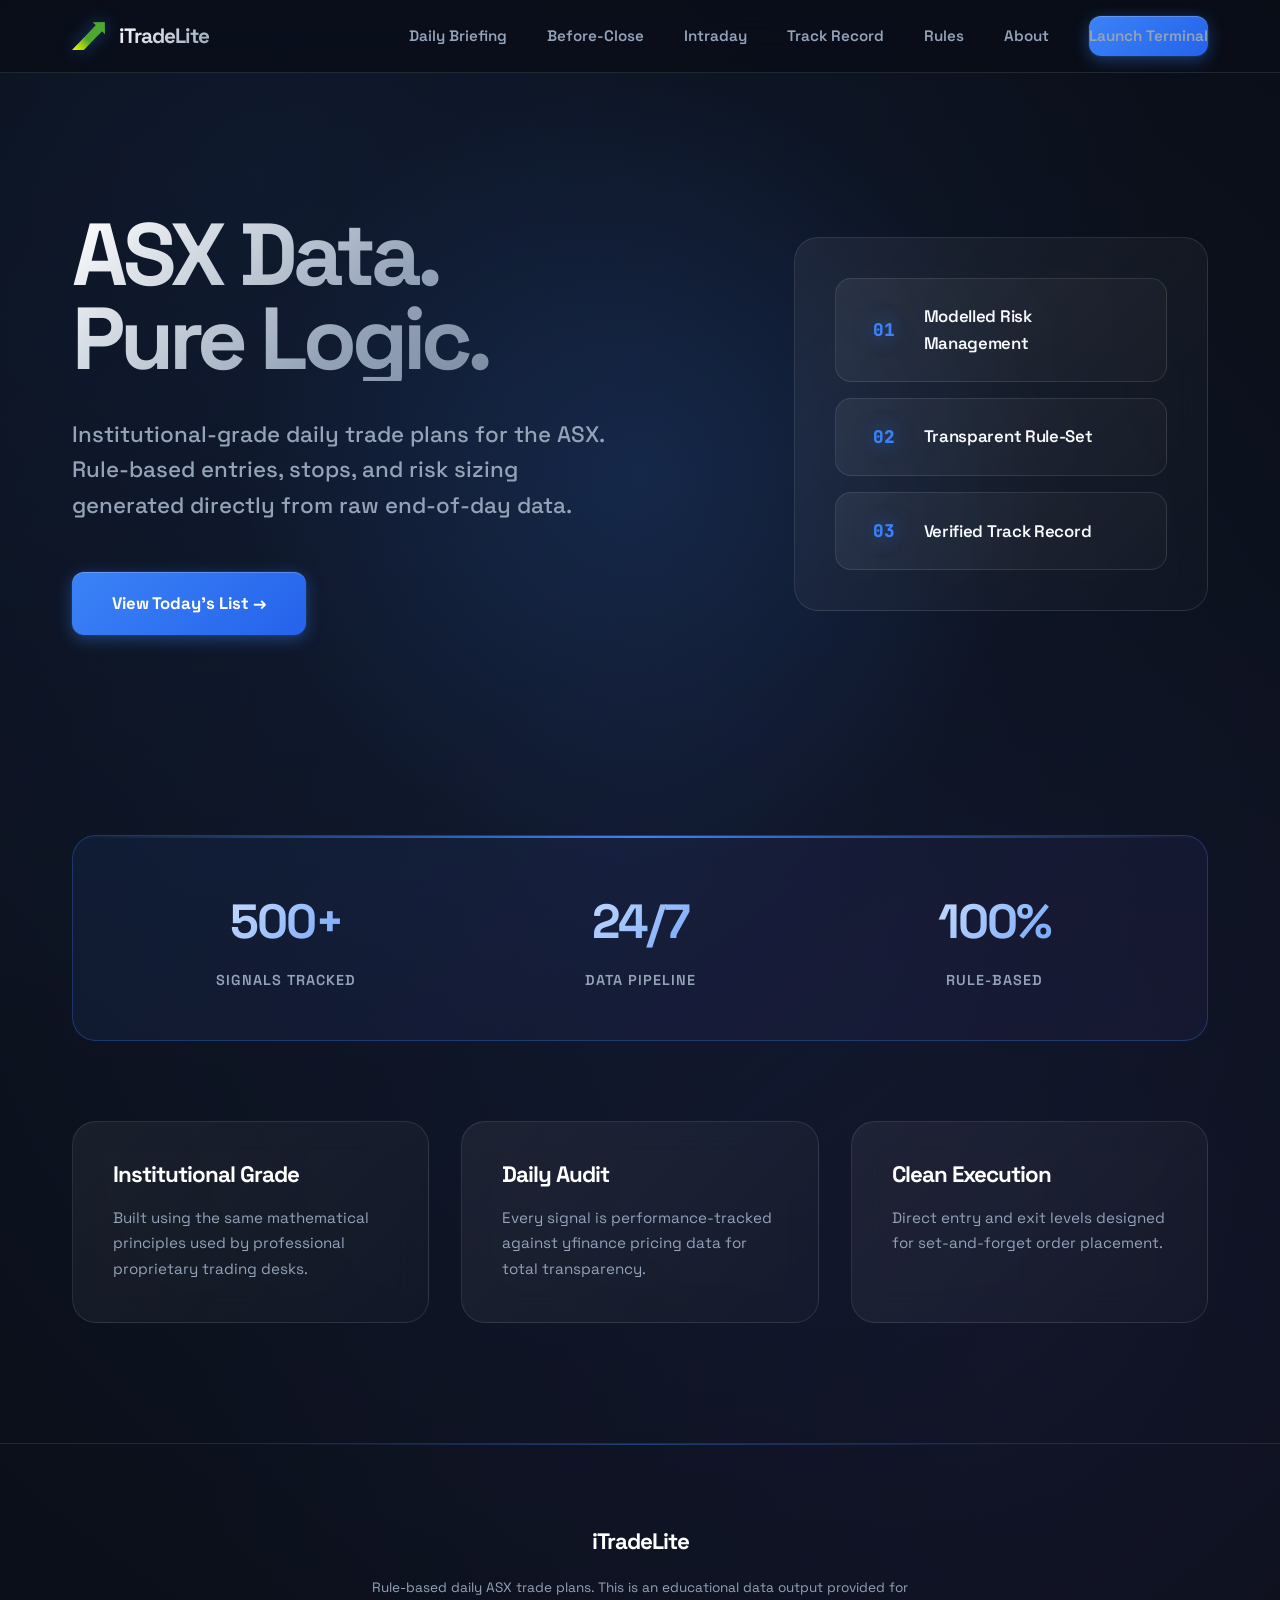
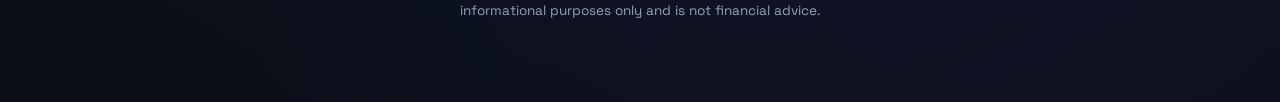
==== index.html @ caa1d0d5 "Unify nav bar across all 7 pages Before-Close and Intraday were unlinked from 4 pages (Home, Track R" ====
<!doctype html>
<html lang="en-AU">
<head>
  <meta charset="utf-8" />
  <meta name="viewport" content="width=device-width, initial-scale=1" />
  <title>iTradeLite — Institutional ASX Watchlist</title>
  <link rel="stylesheet" href="/assets/site.css" />

  <style>
    .hero { 
      padding: 140px 0 100px; 
      display: grid; 
      grid-template-columns: 1.2fr 0.8fr; 
      gap: 100px; 
      align-items: center;
      position: relative;
    }
    
    .hero::before {
      content: '';
      position: absolute;
      top: 0;
      left: 50%;
      transform: translateX(-50%);
      width: 800px;
      height: 800px;
      background: radial-gradient(circle, rgba(59, 130, 246, 0.15) 0%, transparent 70%);
      pointer-events: none;
      animation: pulse 8s ease-in-out infinite;
    }
    
    @keyframes pulse {
      0%, 100% { opacity: 0.3; transform: translateX(-50%) scale(1); }
      50% { opacity: 0.6; transform: translateX(-50%) scale(1.1); }
    }
    
    .hero h1 { 
      font-size: 5.5rem; 
      line-height: 0.95; 
      letter-spacing: -5px; 
      margin: 0;
      font-weight: 900;
      background: linear-gradient(135deg, #ffffff 0%, #94a3b8 50%, #64748b 100%);
      -webkit-background-clip: text;
      -webkit-text-fill-color: transparent;
      background-clip: text;
      position: relative;
      animation: fadeInUp 1s cubic-bezier(0.4, 0, 0.2, 1);
    }
    
    .hero-content {
      position: relative;
      z-index: 1;
    }
    
    .hero-subtitle {
      font-size: 1.4rem;
      color: var(--text-muted);
      margin: 36px 0 48px;
      line-height: 1.6;
      max-width: 560px;
      font-weight: 500;
      animation: fadeInUp 1s cubic-bezier(0.4, 0, 0.2, 1) 0.2s backwards;
    }
    
    .hero-cta {
      animation: fadeInUp 1s cubic-bezier(0.4, 0, 0.2, 1) 0.4s backwards;
    }

    .feature-list { 
      display: flex; 
      flex-direction: column; 
      gap: 16px;
      position: relative;
      z-index: 1;
    }
    
    .feature-item {
      display: flex; 
      align-items: center; 
      gap: 20px; 
      padding: 24px 28px;
      background: linear-gradient(135deg, rgba(255,255,255,0.06) 0%, rgba(255,255,255,0.02) 100%);
      border: 1px solid var(--border); 
      border-radius: 16px;
      transition: all 0.4s cubic-bezier(0.4, 0, 0.2, 1);
      position: relative;
      overflow: hidden;
    }
    
    .feature-item::before {
      content: '';
      position: absolute;
      left: 0;
      top: 0;
      bottom: 0;
      width: 3px;
      background: linear-gradient(180deg, var(--accent), #8b5cf6);
      transform: scaleY(0);
      transition: transform 0.4s cubic-bezier(0.4, 0, 0.2, 1);
    }
    
    .feature-item:hover::before {
      transform: scaleY(1);
    }
    
    .feature-item:hover {
      transform: translateX(8px);
      background: linear-gradient(135deg, rgba(59, 130, 246, 0.1) 0%, rgba(139, 92, 246, 0.05) 100%);
      border-color: var(--border-hover);
      box-shadow: 0 8px 24px rgba(0,0,0,0.3);
    }
    
    .num { 
      color: var(--accent); 
      font-family: 'JetBrains Mono', monospace; 
      font-weight: 800;
      font-size: 1.1rem;
      min-width: 40px;
      text-align: center;
      text-shadow: 0 0 20px rgba(59, 130, 246, 0.5);
    }
    
    .feature-text {
      font-weight: 600;
      font-size: 1.05rem;
      letter-spacing: -0.3px;
    }
    
    .stats-bar {
      display: grid;
      grid-template-columns: repeat(3, 1fr);
      gap: 24px;
      margin: 100px 0 80px;
      padding: 48px;
      background: linear-gradient(135deg, rgba(59, 130, 246, 0.08) 0%, rgba(139, 92, 246, 0.05) 100%);
      border: 1px solid var(--border-hover);
      border-radius: 24px;
      position: relative;
      overflow: hidden;
    }
    
    .stats-bar::before {
      content: '';
      position: absolute;
      top: 0;
      left: 0;
      right: 0;
      height: 2px;
      background: linear-gradient(90deg, transparent, var(--accent), transparent);
      animation: shimmer 3s infinite;
    }
    
    @keyframes shimmer {
      0% { transform: translateX(-100%); }
      100% { transform: translateX(100%); }
    }
    
    .stat-item {
      text-align: center;
    }
    
    .stat-value {
      font-size: 3rem;
      font-weight: 900;
      background: linear-gradient(135deg, #fff 0%, var(--accent) 100%);
      -webkit-background-clip: text;
      -webkit-text-fill-color: transparent;
      margin-bottom: 8px;
      letter-spacing: -2px;
    }
    
    .stat-label {
      color: var(--text-muted);
      font-size: 0.9rem;
      font-weight: 600;
      text-transform: uppercase;
      letter-spacing: 1px;
    }

    @media (max-width: 900px) {
      .hero { 
        grid-template-columns: 1fr; 
        text-align: center; 
        padding: 80px 0 60px; 
        gap: 60px;
      }
      .hero h1 { font-size: 3.5rem; letter-spacing: -3px; }
      .hero-subtitle { margin-left: auto; margin-right: auto; }
      .stats-bar { grid-template-columns: 1fr; }
    }
  </style>
</head>

<body>
  <header class="topbar">
    <div class="container topbar__inner">
      <a class="brand" href="/">
        <img src="/assets/logo.png" alt="iTradeLite" style="height: 28px;">
        <span>iTradeLite</span>
      </a>
      <nav class="nav" id="mainNav">
        <a href="/today/">Daily Briefing</a>
        <a href="/before-close/">Before-Close</a>
        <a href="/intraday/">Intraday</a>
        <a href="/track-record/">Track Record</a>
        <a href="/how-it-works.html">Rules</a>
        <a href="/about.html">About</a>
        <a class="btn btn--primary btn--small" href="/today/">Launch Terminal</a>
      </nav>
      <button class="hamburger" id="hamburgerBtn" aria-label="Toggle menu">☰</button>
    </div>
  </header>

  <script>
    // Hamburger menu toggle
    const hamburger = document.getElementById('hamburgerBtn');
    const nav = document.getElementById('mainNav');
    
    hamburger.addEventListener('click', () => {
      nav.classList.toggle('active');
      hamburger.textContent = nav.classList.contains('active') ? '✕' : '☰';
    });
    
    // Close menu when clicking outside
    document.addEventListener('click', (e) => {
      if (!e.target.closest('.topbar')) {
        nav.classList.remove('active');
        hamburger.textContent = '☰';
      }
    });
    
    // Close menu when link clicked
    nav.querySelectorAll('a').forEach(link => {
      link.addEventListener('click', () => {
        nav.classList.remove('active');
        hamburger.textContent = '☰';
      });
    });
  </script>

  <main class="container">
    <section class="hero">
      <div class="hero-content">
        <h1>ASX Data.<br>Pure Logic.</h1>
        <p class="hero-subtitle">
          Institutional-grade daily trade plans for the ASX. Rule-based entries, stops, and risk sizing generated directly from raw end-of-day data.
        </p>
        <div class="hero-cta">
          <a class="btn btn--primary" style="padding: 18px 40px; font-size: 1.05rem;" href="/today/">View Today's List →</a>
        </div>
      </div>

      <div class="card feature-list">
        <div class="feature-item">
          <span class="num">01</span>
          <span class="feature-text">Modelled Risk Management</span>
        </div>
        <div class="feature-item">
          <span class="num">02</span>
          <span class="feature-text">Transparent Rule-Set</span>
        </div>
        <div class="feature-item">
          <span class="num">03</span>
          <span class="feature-text">Verified Track Record</span>
        </div>
      </div>
    </section>

    <div class="stats-bar">
      <div class="stat-item">
        <div class="stat-value">500+</div>
        <div class="stat-label">Signals Tracked</div>
      </div>
      <div class="stat-item">
        <div class="stat-value">24/7</div>
        <div class="stat-label">Data Pipeline</div>
      </div>
      <div class="stat-item">
        <div class="stat-value">100%</div>
        <div class="stat-label">Rule-Based</div>
      </div>
    </div>

    <div class="grid3">
      <div class="card">
        <h3 style="color: #fff; margin-top: 0; font-size: 1.4rem; margin-bottom: 16px;">Institutional Grade</h3>
        <p style="color: var(--text-muted); font-size: 0.95rem; line-height: 1.7;">Built using the same mathematical principles used by professional proprietary trading desks.</p>
      </div>
      <div class="card">
        <h3 style="color: #fff; margin-top: 0; font-size: 1.4rem; margin-bottom: 16px;">Daily Audit</h3>
        <p style="color: var(--text-muted); font-size: 0.95rem; line-height: 1.7;">Every signal is performance-tracked against yfinance pricing data for total transparency.</p>
      </div>
      <div class="card">
        <h3 style="color: #fff; margin-top: 0; font-size: 1.4rem; margin-bottom: 16px;">Clean Execution</h3>
        <p style="color: var(--text-muted); font-size: 0.95rem; line-height: 1.7;">Direct entry and exit levels designed for set-and-forget order placement.</p>
      </div>
    </div>
  </main>

  <footer>
    <div class="container">
      <div style="font-weight: 900; color: #fff; font-size: 1.4rem; margin-bottom: 16px; letter-spacing: -1px;">iTradeLite</div>
      <p style="color: var(--text-muted); font-size: 0.85rem; max-width: 600px; margin: 0 auto; line-height: 1.7;">
        Rule-based daily ASX trade plans. This is an educational data output provided for informational purposes only and is not financial advice.
      </p>
    </div>
  </footer>
</body>
</html>
---- assets/site.css ----
@import url('https://fonts.googleapis.com/css2?family=Space+Grotesk:wght@400;500;600;700;800&family=JetBrains+Mono:wght@400;500;600;700&display=swap');

:root {
  --bg-deep: #0a0e17;
  --bg-card: rgba(255, 255, 255, 0.04);
  --accent: #3b82f6;
  --accent-hover: #2563eb;
  --accent-glow: rgba(59, 130, 246, 0.25);
  --border: rgba(255, 255, 255, 0.1);
  --border-hover: rgba(59, 130, 246, 0.3);
  --text-main: #f8fafc;
  --text-muted: #94a3b8;
  --text-dimmed: #64748b;
  --success: #10b981;
  --danger: #ef4444;
  --warning: #f59e0b;
}

* {
  margin: 0;
  padding: 0;
  box-sizing: border-box;
}

body {
  background-color: var(--bg-deep);
  background-image: 
    radial-gradient(circle at 20% 10%, rgba(59, 130, 246, 0.08) 0%, transparent 50%),
    radial-gradient(circle at 80% 80%, rgba(139, 92, 246, 0.05) 0%, transparent 50%),
    radial-gradient(circle at 50% 50%, #0f172a 0%, #0a0e17 100%);
  color: var(--text-main);
  font-family: 'Space Grotesk', -apple-system, system-ui, sans-serif;
  margin: 0;
  line-height: 1.6;
  -webkit-font-smoothing: antialiased;
  -moz-osx-font-smoothing: grayscale;
  overflow-x: hidden;
}

.container { 
  max-width: 1200px; 
  margin: 0 auto; 
  padding: 0 32px; 
}

/* Enhanced Navigation */
.topbar { 
  background: rgba(10, 14, 23, 0.85); 
  backdrop-filter: blur(24px) saturate(180%); 
  border-bottom: 1px solid var(--border); 
  padding: 16px 0; 
  position: sticky; 
  top: 0; 
  z-index: 1000;
  transition: all 0.3s cubic-bezier(0.4, 0, 0.2, 1);
}

.topbar::after {
  content: '';
  position: absolute;
  bottom: 0;
  left: 0;
  right: 0;
  height: 1px;
  background: linear-gradient(90deg, 
    transparent 0%, 
    rgba(59, 130, 246, 0.3) 20%, 
    rgba(59, 130, 246, 0.6) 50%, 
    rgba(59, 130, 246, 0.3) 80%, 
    transparent 100%
  );
  opacity: 0;
  transition: opacity 0.3s;
}

.topbar:hover::after {
  opacity: 1;
}

.topbar__inner { 
  display: flex; 
  justify-content: space-between; 
  align-items: center; 
}

.brand { 
  display: flex; 
  align-items: center; 
  gap: 14px; 
  text-decoration: none; 
  transition: transform 0.3s cubic-bezier(0.4, 0, 0.2, 1);
}

.brand:hover {
  transform: translateX(4px);
}

.brand img { 
  height: 32px; 
  width: auto; 
  object-fit: contain;
  filter: drop-shadow(0 0 8px rgba(59, 130, 246, 0.4));
}

.brand span { 
  font-weight: 800; 
  font-size: 1.3rem; 
  color: #fff; 
  letter-spacing: -1px;
  background: linear-gradient(135deg, #fff 0%, #94a3b8 100%);
  -webkit-background-clip: text;
  -webkit-text-fill-color: transparent;
  background-clip: text;
}

.nav { 
  display: flex; 
  gap: 40px; 
  align-items: center; 
}

.nav a { 
  color: var(--text-muted); 
  text-decoration: none; 
  font-size: 0.95rem; 
  font-weight: 600; 
  transition: all 0.3s cubic-bezier(0.4, 0, 0.2, 1);
  position: relative;
  padding: 8px 0;
}

.nav a::after {
  content: '';
  position: absolute;
  bottom: 0;
  left: 0;
  width: 0;
  height: 2px;
  background: linear-gradient(90deg, var(--accent), #8b5cf6);
  transition: width 0.3s cubic-bezier(0.4, 0, 0.2, 1);
}

.nav a:hover {
  color: #fff;
}

.nav a:hover::after,
.nav a[aria-current="page"]::after { 
  width: 100%;
}

.nav a[aria-current="page"] { 
  color: #fff; 
}

/* Hamburger Menu */
.hamburger {
  display: none;
  background: none;
  border: none;
  color: var(--text-muted);
  font-size: 1.5rem;
  cursor: pointer;
  padding: 8px;
  transition: all 0.3s cubic-bezier(0.4, 0, 0.2, 1);
  z-index: 1001;
}

.hamburger:hover {
  color: var(--accent);
}

/* Mobile Navigation */
@media (max-width: 900px) {
  .hamburger {
    display: block;
  }
  
  .nav {
    position: fixed;
    top: 60px;
    left: 0;
    right: 0;
    background: rgba(10, 14, 23, 0.98);
    backdrop-filter: blur(24px);
    border-top: 1px solid var(--border);
    flex-direction: column;
    align-items: stretch;
    gap: 0;
    padding: 20px;
    max-height: 0;
    overflow: hidden;
    opacity: 0;
    transition: all 0.4s cubic-bezier(0.4, 0, 0.2, 1);
    box-shadow: 0 8px 32px rgba(0, 0, 0, 0.4);
  }
  
  .nav.active {
    max-height: 500px;
    opacity: 1;
  }
  
  .nav a {
    padding: 16px 20px;
    border-bottom: 1px solid rgba(255, 255, 255, 0.05);
    font-size: 1.05rem;
  }
  
  .nav a:last-child {
    border-bottom: none;
  }
  
  .nav a::after {
    display: none;
  }
  
  .nav .btn {
    margin-top: 12px;
    text-align: center;
    justify-content: center;
  }
}

@media (max-width: 768px) {
  .topbar {
    padding: 12px 0;
  }
  
  .brand span {
    font-size: 1.1rem;
  }
}

/* Premium Glass Cards with Depth */
.card {
  background: linear-gradient(135deg, rgba(255, 255, 255, 0.06) 0%, rgba(255, 255, 255, 0.02) 100%);
  border: 1px solid var(--border);
  backdrop-filter: blur(16px);
  padding: 40px;
  border-radius: 24px;
  transition: all 0.5s cubic-bezier(0.4, 0, 0.2, 1);
  position: relative;
  overflow: hidden;
}

.card::before {
  content: '';
  position: absolute;
  top: 0;
  left: 0;
  right: 0;
  height: 1px;
  background: linear-gradient(90deg, 
    transparent 0%, 
    rgba(255, 255, 255, 0.2) 50%, 
    transparent 100%
  );
  opacity: 0;
  transition: opacity 0.5s;
}

.card:hover::before {
  opacity: 1;
}

.card:hover {
  transform: translateY(-8px) scale(1.01);
  background: linear-gradient(135deg, rgba(255, 255, 255, 0.08) 0%, rgba(255, 255, 255, 0.03) 100%);
  border-color: var(--border-hover);
  box-shadow: 
    0 24px 48px rgba(0, 0, 0, 0.4),
    0 0 0 1px rgba(59, 130, 246, 0.1),
    0 0 32px var(--accent-glow),
    inset 0 1px 0 rgba(255, 255, 255, 0.1);
}

/* Enhanced Buttons */
.btn {
  display: inline-flex;
  align-items: center;
  gap: 8px;
  padding: 14px 28px;
  border-radius: 12px;
  font-weight: 700;
  text-decoration: none;
  transition: all 0.3s cubic-bezier(0.4, 0, 0.2, 1);
  font-size: 0.95rem;
  position: relative;
  overflow: hidden;
  border: none;
  cursor: pointer;
}

.btn::before {
  content: '';
  position: absolute;
  top: 0;
  left: -100%;
  width: 100%;
  height: 100%;
  background: linear-gradient(90deg, transparent, rgba(255, 255, 255, 0.2), transparent);
  transition: left 0.5s;
}

.btn:hover::before {
  left: 100%;
}

.btn--primary { 
  background: linear-gradient(135deg, var(--accent) 0%, #2563eb 100%);
  color: #fff; 
  box-shadow: 
    0 4px 16px rgba(59, 130, 246, 0.4),
    0 0 0 1px rgba(59, 130, 246, 0.1),
    inset 0 1px 0 rgba(255, 255, 255, 0.2);
}

.btn--primary:hover { 
  transform: translateY(-2px) scale(1.02);
  box-shadow: 
    0 8px 24px rgba(59, 130, 246, 0.5),
    0 0 0 1px rgba(59, 130, 246, 0.2),
    inset 0 1px 0 rgba(255, 255, 255, 0.3);
}

.btn--primary:active {
  transform: translateY(0) scale(0.98);
}

.btn--small {
  padding: 10px 20px;
  font-size: 0.85rem;
}

/* Grid Systems */
.grid3 { 
  display: grid; 
  grid-template-columns: repeat(3, 1fr); 
  gap: 32px; 
  margin: 80px 0; 
}

.grid2 {
  display: grid;
  grid-template-columns: repeat(2, 1fr);
  gap: 32px;
  margin: 80px 0;
}

@media (max-width: 900px) { 
  .grid3, .grid2 { 
    grid-template-columns: 1fr; 
  }
}

/* Typography Enhancements */
h1, h2, h3, h4, h5, h6 {
  font-weight: 800;
  letter-spacing: -1px;
  line-height: 1.2;
}

.lead {
  font-size: 1.2rem;
  color: var(--text-muted);
  line-height: 1.7;
}

.small {
  font-size: 0.9rem;
}

.muted {
  color: var(--text-muted);
}

.mono {
  font-family: 'JetBrains Mono', ui-monospace, monospace;
}

/* Table Styling */
table {
  width: 100%;
  border-collapse: separate;
  border-spacing: 0;
  font-size: 0.9rem;
}

thead {
  background: linear-gradient(135deg, rgba(59, 130, 246, 0.1) 0%, rgba(139, 92, 246, 0.05) 100%);
}

thead th {
  padding: 16px 20px;
  text-align: left;
  font-weight: 700;
  text-transform: uppercase;
  letter-spacing: 1px;
  font-size: 0.75rem;
  color: var(--accent);
  border-bottom: 2px solid var(--border-hover);
}

thead th:first-child {
  border-top-left-radius: 12px;
}

thead th:last-child {
  border-top-right-radius: 12px;
}

tbody tr {
  transition: all 0.3s cubic-bezier(0.4, 0, 0.2, 1);
  border-bottom: 1px solid rgba(255, 255, 255, 0.05);
}

tbody tr:hover {
  background: rgba(59, 130, 246, 0.05);
  transform: scale(1.01);
}

tbody td {
  padding: 16px 20px;
  color: var(--text-main);
}

.right {
  text-align: right;
}

/* Utility Classes */
.pagePad {
  padding: 60px 0;
}

.tag-up {
  color: #10b981;
  font-weight: 700;
}

.tag-down {
  color: #ef4444;
  font-weight: 700;
}

/* Footer */
footer { 
  border-top: 1px solid var(--border); 
  padding: 80px 0; 
  margin-top: 120px; 
  text-align: center;
  position: relative;
}

footer::before {
  content: '';
  position: absolute;
  top: 0;
  left: 50%;
  transform: translateX(-50%);
  width: 60%;
  height: 1px;
  background: linear-gradient(90deg, 
    transparent 0%, 
    rgba(59, 130, 246, 0.4) 50%, 
    transparent 100%
  );
}

/* Animations */
@keyframes fadeInUp {
  from {
    opacity: 0;
    transform: translateY(30px);
  }
  to {
    opacity: 1;
    transform: translateY(0);
  }
}

@keyframes glow {
  0%, 100% {
    opacity: 1;
  }
  50% {
    opacity: 0.5;
  }
}

.animate-in {
  animation: fadeInUp 0.8s cubic-bezier(0.4, 0, 0.2, 1) forwards;
}

/* Scrollbar Styling */
::-webkit-scrollbar {
  width: 10px;
  height: 10px;
}

::-webkit-scrollbar-track {
  background: var(--bg-deep);
}

::-webkit-scrollbar-thumb {
  background: linear-gradient(180deg, var(--accent) 0%, #8b5cf6 100%);
  border-radius: 5px;
}

::-webkit-scrollbar-thumb:hover {
  background: linear-gradient(180deg, var(--accent-hover) 0%, #7c3aed 100%);
}

/* Selection */
::selection {
  background: rgba(59, 130, 246, 0.3);
  color: var(--text-main);
}

/* Responsive Adjustments */
@media (max-width: 768px) {
  .container {
    padding: 0 20px;
  }
  
  .nav {
    gap: 20px;
  }
  
  .card {
    padding: 28px;
  }
}
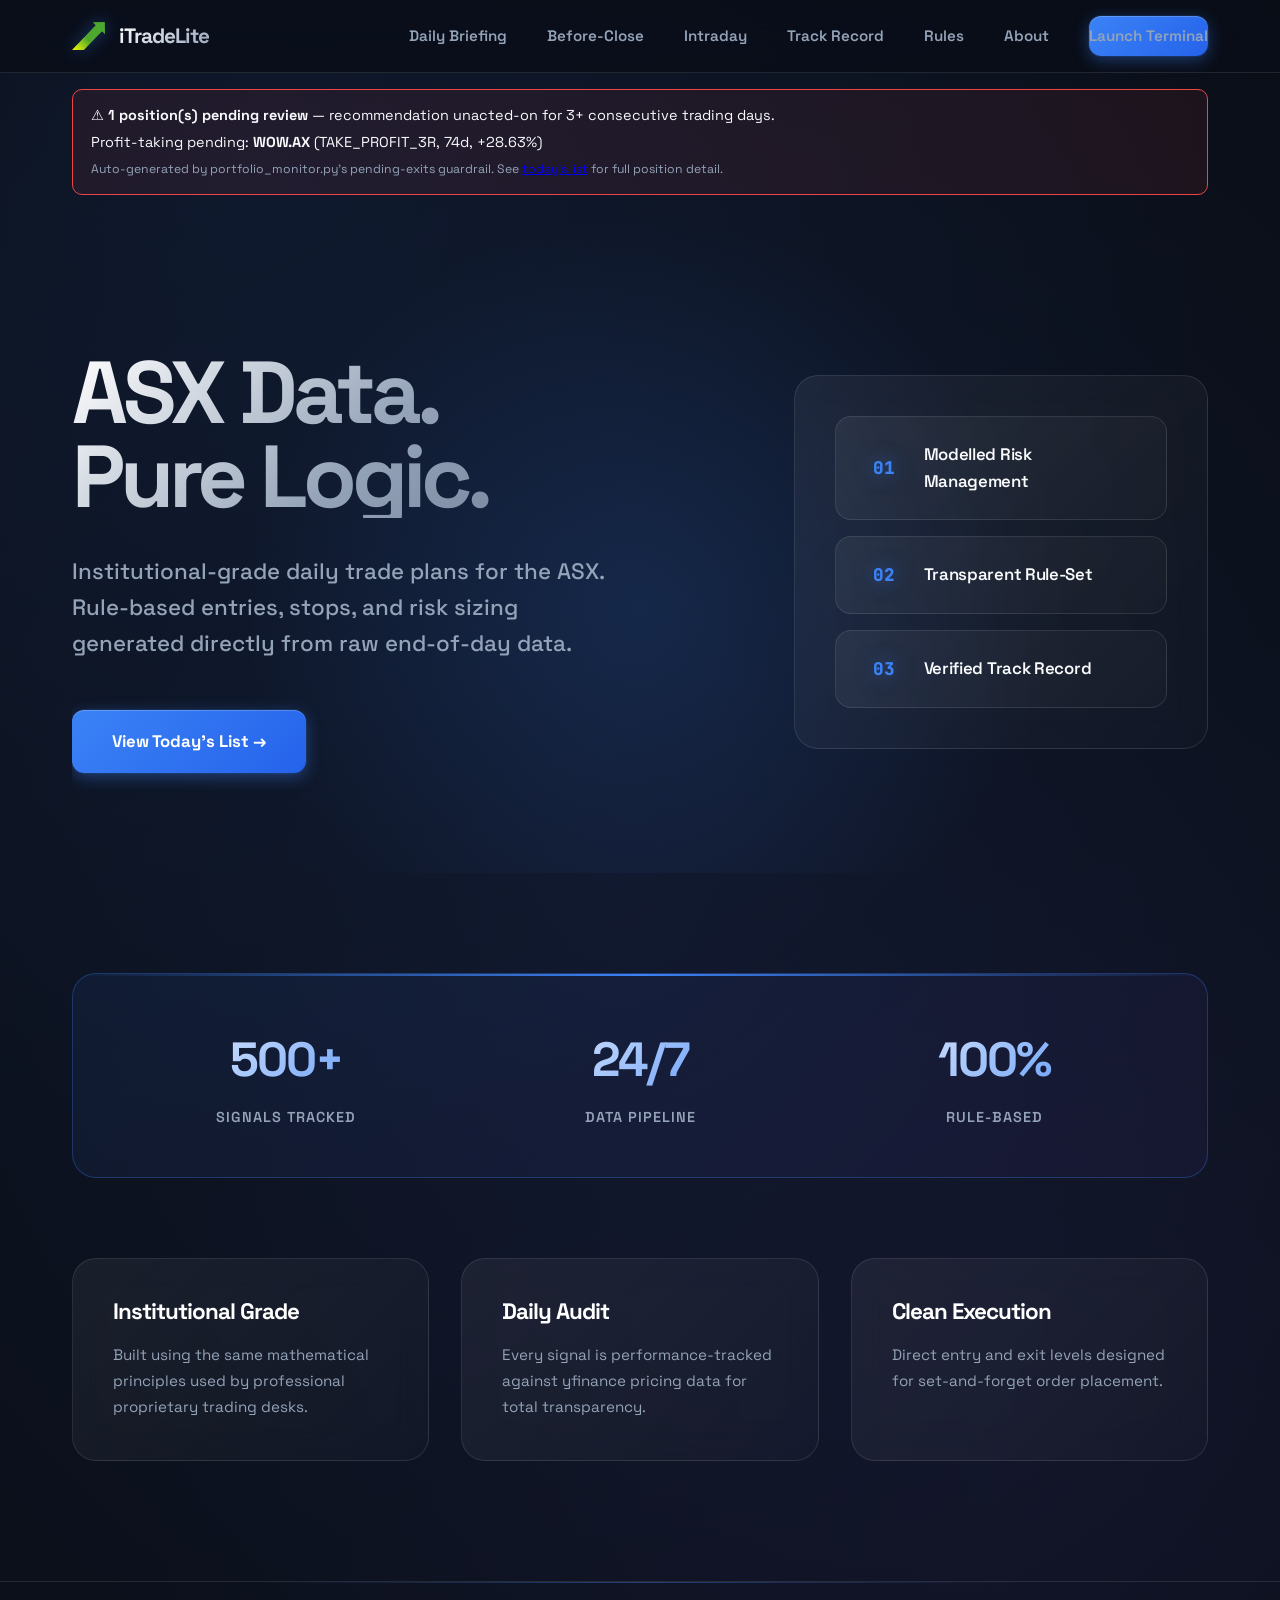
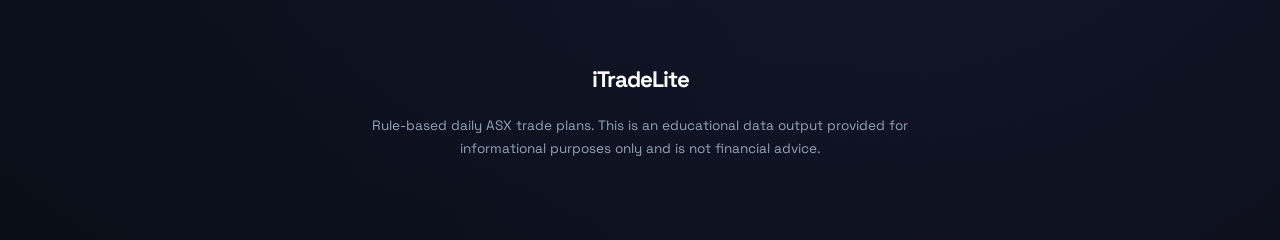
==== commit b2d9bc56: "Fix: homepage horizontal overflow from unclipped hero glow (QA mobile pass) .hero::before is an 800p" ====
--- a/index.html
+++ b/index.html
@@ -7,13 +7,16 @@
   <link rel="stylesheet" href="/assets/site.css" />
 
   <style>
-    .hero { 
-      padding: 140px 0 100px; 
-      display: grid; 
-      grid-template-columns: 1.2fr 0.8fr; 
-      gap: 100px; 
+    .hero {
+      padding: 140px 0 100px;
+      display: grid;
+      grid-template-columns: 1.2fr 0.8fr;
+      gap: 100px;
       align-items: center;
       position: relative;
+      overflow: hidden; /* .hero::before is an 800px decorative glow that
+        otherwise bleeds past the viewport at narrow widths and causes
+        page-level horizontal scroll (QA follow-up, mobile pass) */
     }
     
     .hero::before {
@@ -240,6 +243,53 @@
   </script>
 
   <main class="container">
+    <div id="pendingExitsBanner" style="display:none; margin: 16px 0; padding: 14px 18px; border-radius: 10px; border: 1px solid #ef4444; background: rgba(239,68,68,0.08); color: inherit;" role="alert">
+      <div id="pendingExitsBannerBody" class="small"></div>
+    </div>
+    <script>
+      (async function () {
+        try {
+          const r = await fetch("/public/pending_exits.json?v=" + Date.now(), { cache: "no-store" });
+          if (!r.ok) return;
+          const data = await r.json();
+          const pending = data.pending_exits || [];
+          const autoClosed = (data.recent_auto_closes || []);
+          if (!pending.length && !autoClosed.length) return;
+
+          const banner = document.getElementById("pendingExitsBanner");
+          const body = document.getElementById("pendingExitsBannerBody");
+          let html = "";
+
+          if (pending.length) {
+            const exitFlagged = pending.filter(p => p.category === "exit");
+            const profitTake = pending.filter(p => p.category === "profit_take");
+            html += `<b>⚠ ${pending.length} position(s) pending review</b> — recommendation unacted-on for 3+ consecutive trading days.`;
+            if (exitFlagged.length) {
+              html += `<div style="margin-top:6px;">Exit flagged: ` + exitFlagged.map(p =>
+                `<b>${p.symbol}</b> (${p.action}, ${p.streak_days}d${p.status === "AUTO_CLOSE_IMMINENT" ? " — auto-close imminent" : ""})`
+              ).join(", ") + `</div>`;
+            }
+            if (profitTake.length) {
+              html += `<div style="margin-top:4px;">Profit-taking pending: ` + profitTake.map(p =>
+                `<b>${p.symbol}</b> (${p.action}, ${p.streak_days}d, +${p["pnl_%"]}%)`
+              ).join(", ") + `</div>`;
+            }
+          }
+          if (autoClosed.length) {
+            html += `<div style="margin-top:8px;"><b>Recently auto-closed by the pending-exits guardrail:</b> ` + autoClosed.map(a =>
+              `<b>${a.symbol}</b> on ${a.closed_date} (${a.pnl_pct > 0 ? "+" : ""}${a.pnl_pct}%)`
+            ).join(", ") + `</div>`;
+          }
+          html += `<div class="muted" style="margin-top:6px; font-size:0.85em;">Auto-generated by portfolio_monitor.py's pending-exits guardrail. See <a href="/today/">today's list</a> for full position detail.</div>`;
+
+          body.innerHTML = html;
+          banner.style.display = "block";
+        } catch (e) {
+          // Silent — this banner is best-effort visibility, not critical path.
+        }
+      })();
+    </script>
+
     <section class="hero">
       <div class="hero-content">
         <h1>ASX Data.<br>Pure Logic.</h1>
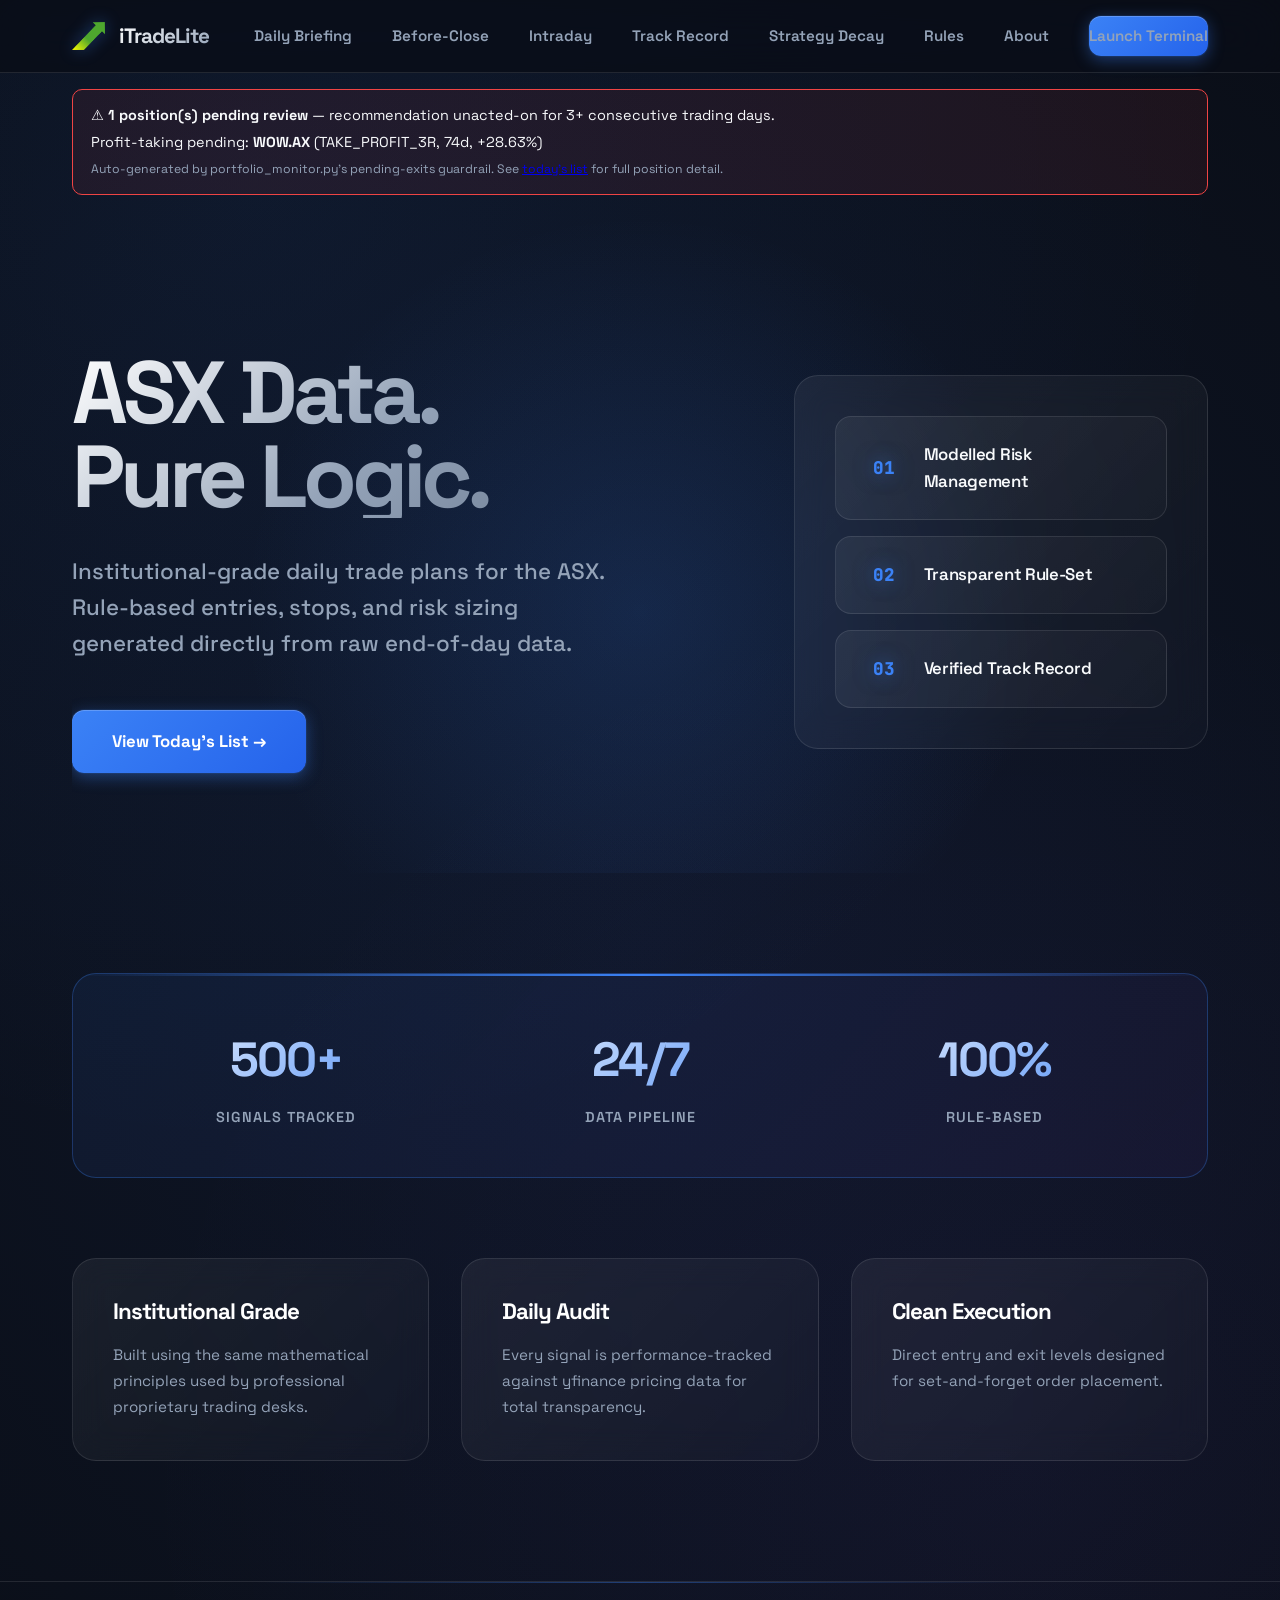
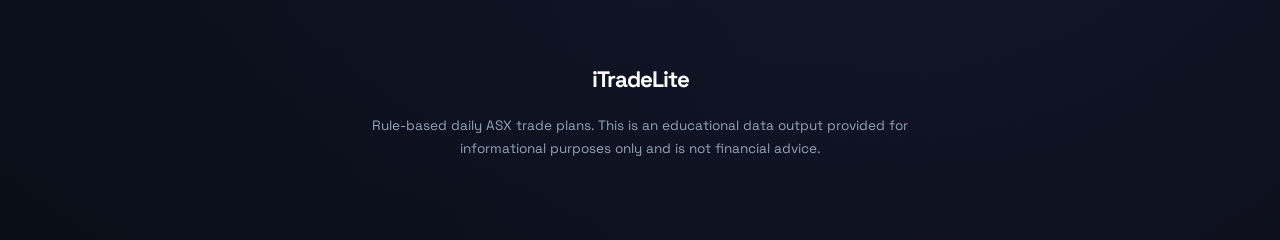
==== commit fde04855: "Add "Strategy Decay" nav link across all pages Points to the new /strategy-decay/ research page. App" ====
--- a/index.html
+++ b/index.html
@@ -207,6 +207,7 @@
         <a href="/before-close/">Before-Close</a>
         <a href="/intraday/">Intraday</a>
         <a href="/track-record/">Track Record</a>
+        <a href="/strategy-decay/">Strategy Decay</a>
         <a href="/how-it-works.html">Rules</a>
         <a href="/about.html">About</a>
         <a class="btn btn--primary btn--small" href="/today/">Launch Terminal</a>
--- a/assets/site.css
+++ b/assets/site.css
@@ -225,10 +225,16 @@
   .topbar {
     padding: 12px 0;
   }
-  
+
   .brand span {
     font-size: 1.1rem;
   }
+
+  /* Touch targets (QA follow-up): the hamburger was 38x44 (width just
+     under the ~44px baseline) and .btn height depended on
+     padding+font metrics alone. */
+  .hamburger { min-width: 44px; min-height: 44px; }
+  .btn { min-height: 44px; }
 }
 
 /* Premium Glass Cards with Depth */
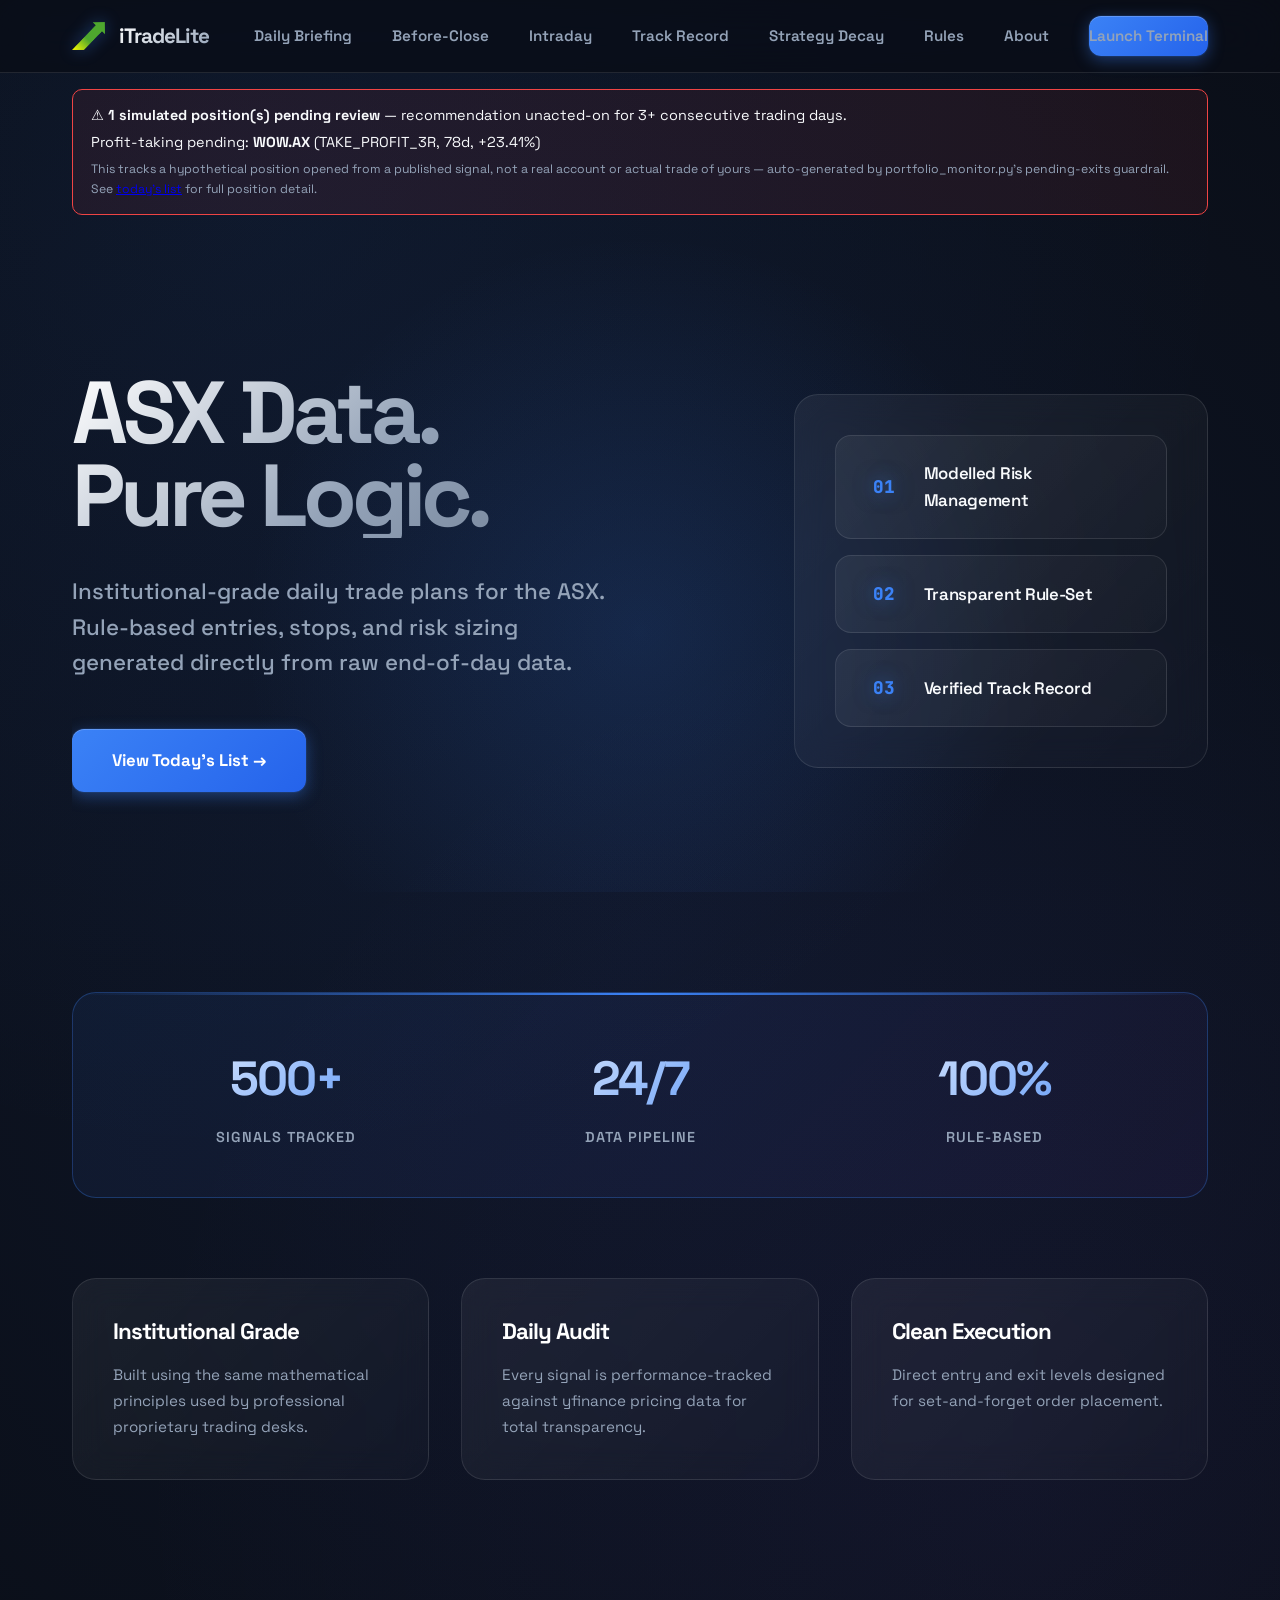
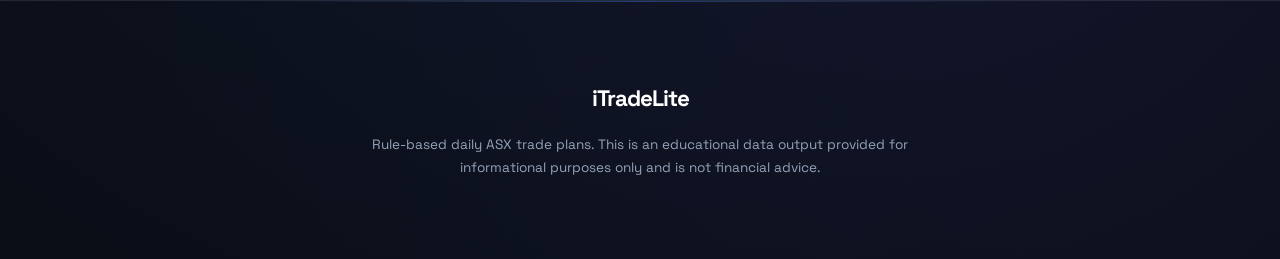
==== commit 94d6c0fe: "Surface Strategy Decay findings and clarify simulated positions - how-it-works.html: document the 4 " ====
--- a/index.html
+++ b/index.html
@@ -264,7 +264,7 @@
           if (pending.length) {
             const exitFlagged = pending.filter(p => p.category === "exit");
             const profitTake = pending.filter(p => p.category === "profit_take");
-            html += `<b>⚠ ${pending.length} position(s) pending review</b> — recommendation unacted-on for 3+ consecutive trading days.`;
+            html += `<b>⚠ ${pending.length} simulated position(s) pending review</b> — recommendation unacted-on for 3+ consecutive trading days.`;
             if (exitFlagged.length) {
               html += `<div style="margin-top:6px;">Exit flagged: ` + exitFlagged.map(p =>
                 `<b>${p.symbol}</b> (${p.action}, ${p.streak_days}d${p.status === "AUTO_CLOSE_IMMINENT" ? " — auto-close imminent" : ""})`
@@ -281,7 +281,7 @@
               `<b>${a.symbol}</b> on ${a.closed_date} (${a.pnl_pct > 0 ? "+" : ""}${a.pnl_pct}%)`
             ).join(", ") + `</div>`;
           }
-          html += `<div class="muted" style="margin-top:6px; font-size:0.85em;">Auto-generated by portfolio_monitor.py's pending-exits guardrail. See <a href="/today/">today's list</a> for full position detail.</div>`;
+          html += `<div class="muted" style="margin-top:6px; font-size:0.85em;">This tracks a hypothetical position opened from a published signal, not a real account or actual trade of yours — auto-generated by portfolio_monitor.py's pending-exits guardrail. See <a href="/today/">today's list</a> for full position detail.</div>`;
 
           body.innerHTML = html;
           banner.style.display = "block";
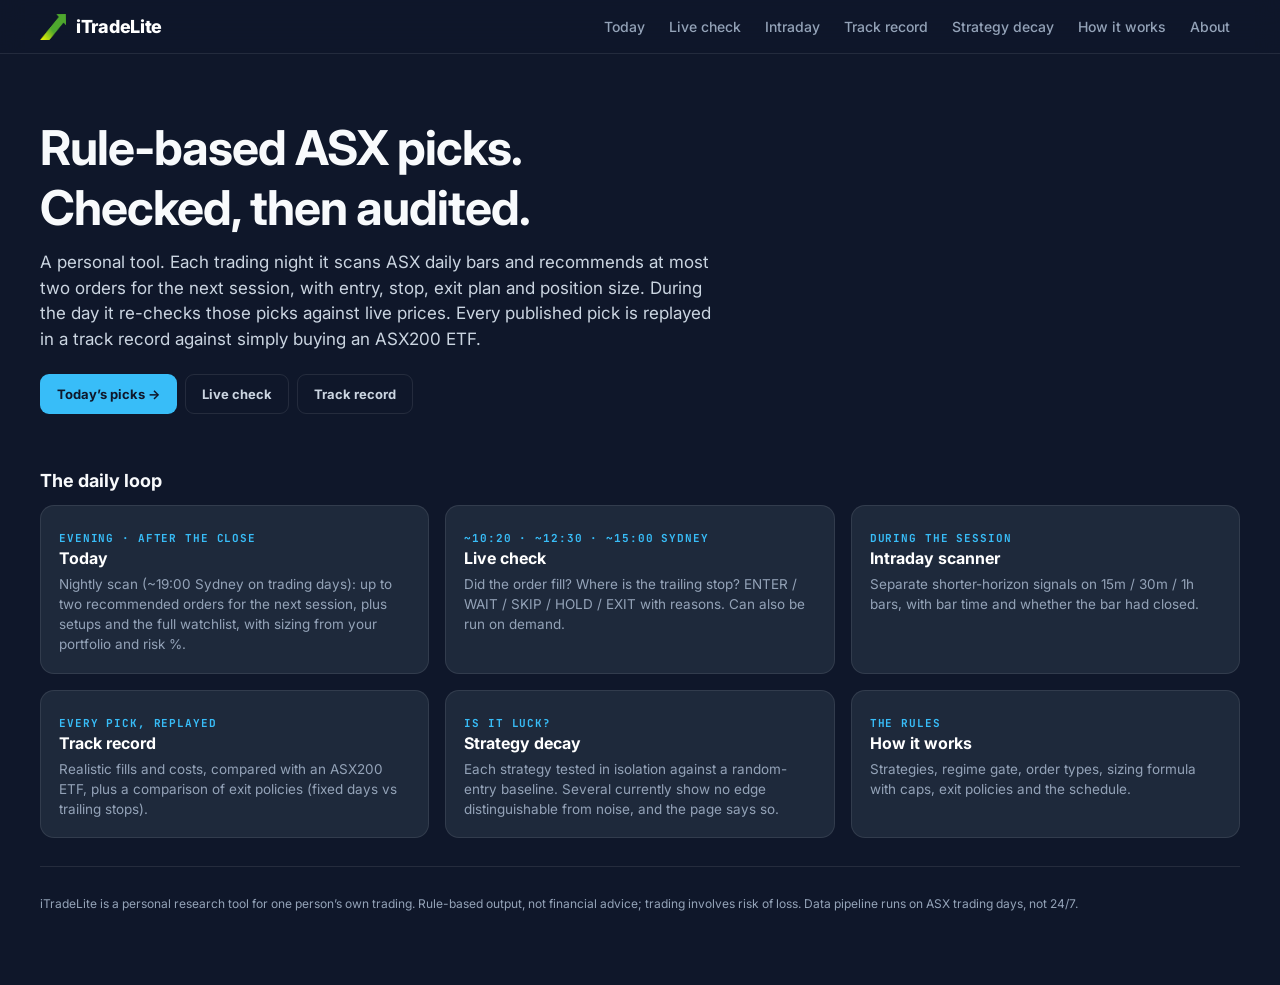
==== commit daf1db58: "Rewrite home, how-it-works and about pages honestly Home: drops '500+ Signals Tracked', '24/7 Data P" ====
--- a/index.html
+++ b/index.html
@@ -3,359 +3,86 @@
 <head>
   <meta charset="utf-8" />
   <meta name="viewport" content="width=device-width, initial-scale=1" />
-  <title>iTradeLite — Institutional ASX Watchlist</title>
-  <link rel="stylesheet" href="/assets/site.css" />
-
-  <style>
-    .hero {
-      padding: 140px 0 100px;
-      display: grid;
-      grid-template-columns: 1.2fr 0.8fr;
-      gap: 100px;
-      align-items: center;
-      position: relative;
-      overflow: hidden; /* .hero::before is an 800px decorative glow that
-        otherwise bleeds past the viewport at narrow widths and causes
-        page-level horizontal scroll (QA follow-up, mobile pass) */
-    }
-    
-    .hero::before {
-      content: '';
-      position: absolute;
-      top: 0;
-      left: 50%;
-      transform: translateX(-50%);
-      width: 800px;
-      height: 800px;
-      background: radial-gradient(circle, rgba(59, 130, 246, 0.15) 0%, transparent 70%);
-      pointer-events: none;
-      animation: pulse 8s ease-in-out infinite;
-    }
-    
-    @keyframes pulse {
-      0%, 100% { opacity: 0.3; transform: translateX(-50%) scale(1); }
-      50% { opacity: 0.6; transform: translateX(-50%) scale(1.1); }
-    }
-    
-    .hero h1 { 
-      font-size: 5.5rem; 
-      line-height: 0.95; 
-      letter-spacing: -5px; 
-      margin: 0;
-      font-weight: 900;
-      background: linear-gradient(135deg, #ffffff 0%, #94a3b8 50%, #64748b 100%);
-      -webkit-background-clip: text;
-      -webkit-text-fill-color: transparent;
-      background-clip: text;
-      position: relative;
-      animation: fadeInUp 1s cubic-bezier(0.4, 0, 0.2, 1);
-    }
-    
-    .hero-content {
-      position: relative;
-      z-index: 1;
-    }
-    
-    .hero-subtitle {
-      font-size: 1.4rem;
-      color: var(--text-muted);
-      margin: 36px 0 48px;
-      line-height: 1.6;
-      max-width: 560px;
-      font-weight: 500;
-      animation: fadeInUp 1s cubic-bezier(0.4, 0, 0.2, 1) 0.2s backwards;
-    }
-    
-    .hero-cta {
-      animation: fadeInUp 1s cubic-bezier(0.4, 0, 0.2, 1) 0.4s backwards;
-    }
-
-    .feature-list { 
-      display: flex; 
-      flex-direction: column; 
-      gap: 16px;
-      position: relative;
-      z-index: 1;
-    }
-    
-    .feature-item {
-      display: flex; 
-      align-items: center; 
-      gap: 20px; 
-      padding: 24px 28px;
-      background: linear-gradient(135deg, rgba(255,255,255,0.06) 0%, rgba(255,255,255,0.02) 100%);
-      border: 1px solid var(--border); 
-      border-radius: 16px;
-      transition: all 0.4s cubic-bezier(0.4, 0, 0.2, 1);
-      position: relative;
-      overflow: hidden;
-    }
-    
-    .feature-item::before {
-      content: '';
-      position: absolute;
-      left: 0;
-      top: 0;
-      bottom: 0;
-      width: 3px;
-      background: linear-gradient(180deg, var(--accent), #8b5cf6);
-      transform: scaleY(0);
-      transition: transform 0.4s cubic-bezier(0.4, 0, 0.2, 1);
-    }
-    
-    .feature-item:hover::before {
-      transform: scaleY(1);
-    }
-    
-    .feature-item:hover {
-      transform: translateX(8px);
-      background: linear-gradient(135deg, rgba(59, 130, 246, 0.1) 0%, rgba(139, 92, 246, 0.05) 100%);
-      border-color: var(--border-hover);
-      box-shadow: 0 8px 24px rgba(0,0,0,0.3);
-    }
-    
-    .num { 
-      color: var(--accent); 
-      font-family: 'JetBrains Mono', monospace; 
-      font-weight: 800;
-      font-size: 1.1rem;
-      min-width: 40px;
-      text-align: center;
-      text-shadow: 0 0 20px rgba(59, 130, 246, 0.5);
-    }
-    
-    .feature-text {
-      font-weight: 600;
-      font-size: 1.05rem;
-      letter-spacing: -0.3px;
-    }
-    
-    .stats-bar {
-      display: grid;
-      grid-template-columns: repeat(3, 1fr);
-      gap: 24px;
-      margin: 100px 0 80px;
-      padding: 48px;
-      background: linear-gradient(135deg, rgba(59, 130, 246, 0.08) 0%, rgba(139, 92, 246, 0.05) 100%);
-      border: 1px solid var(--border-hover);
-      border-radius: 24px;
-      position: relative;
-      overflow: hidden;
-    }
-    
-    .stats-bar::before {
-      content: '';
-      position: absolute;
-      top: 0;
-      left: 0;
-      right: 0;
-      height: 2px;
-      background: linear-gradient(90deg, transparent, var(--accent), transparent);
-      animation: shimmer 3s infinite;
-    }
-    
-    @keyframes shimmer {
-      0% { transform: translateX(-100%); }
-      100% { transform: translateX(100%); }
-    }
-    
-    .stat-item {
-      text-align: center;
-    }
-    
-    .stat-value {
-      font-size: 3rem;
-      font-weight: 900;
-      background: linear-gradient(135deg, #fff 0%, var(--accent) 100%);
-      -webkit-background-clip: text;
-      -webkit-text-fill-color: transparent;
-      margin-bottom: 8px;
-      letter-spacing: -2px;
-    }
-    
-    .stat-label {
-      color: var(--text-muted);
-      font-size: 0.9rem;
-      font-weight: 600;
-      text-transform: uppercase;
-      letter-spacing: 1px;
-    }
-
-    @media (max-width: 900px) {
-      .hero { 
-        grid-template-columns: 1fr; 
-        text-align: center; 
-        padding: 80px 0 60px; 
-        gap: 60px;
-      }
-      .hero h1 { font-size: 3.5rem; letter-spacing: -3px; }
-      .hero-subtitle { margin-left: auto; margin-right: auto; }
-      .stats-bar { grid-template-columns: 1fr; }
-    }
-  </style>
+  <title>iTradeLite — rule-based ASX picks, checked and audited</title>
+  <meta name="description" content="A personal rule-based ASX scanner: nightly picks for the next session with stops and position sizing, live checks during the day, an intraday scanner, and an honest track record against an ASX200 ETF. Not financial advice." />
+  <link rel="canonical" href="https://www.itradelite.com/" />
+  <meta property="og:type" content="website" />
+  <meta property="og:site_name" content="iTradeLite" />
+  <meta property="og:title" content="iTradeLite — rule-based ASX picks, checked and audited" />
+  <meta property="og:description" content="A personal rule-based ASX scanner: nightly picks for the next session with stops and position sizing, live checks during the day, an intraday scanner, and an honest track record against an ASX200 ETF. Not financial advice." />
+  <meta property="og:url" content="https://www.itradelite.com/" />
+  <meta property="og:image" content="https://www.itradelite.com/assets/og.png" />
+  <meta name="twitter:card" content="summary_large_image" />
+  <meta name="twitter:title" content="iTradeLite — rule-based ASX picks, checked and audited" />
+  <meta name="twitter:image" content="https://www.itradelite.com/assets/og.png" />
+  <link rel="icon" href="/favicon.svg" type="image/svg+xml" />
+  <link rel="icon" href="/favicon-96x96.png" sizes="96x96" type="image/png" />
+  <link rel="apple-touch-icon" href="/apple-touch-icon.png" />
+  <link rel="manifest" href="/site.webmanifest" />
+  <script src="/assets/analytics-config.js"></script>
+  <script src="/assets/analytics.js"></script>
+  <script type="application/ld+json">
+  {
+    "@context": "https://schema.org",
+    "@type": "WebSite",
+    "name": "iTradeLite",
+    "url": "https://www.itradelite.com/",
+    "description": "Personal rule-based ASX scanner: nightly picks for the next session, live checks during the day, and an honest track record against an ASX200 ETF. Not financial advice."
+  }
+  </script>
+  <link rel="stylesheet" href="/assets/itl.css" />
 </head>
-
 <body>
   <header class="topbar">
     <div class="container topbar__inner">
-      <a class="brand" href="/">
-        <img src="/assets/logo.png" alt="iTradeLite" style="height: 28px;">
-        <span>iTradeLite</span>
-      </a>
-      <nav class="nav" id="mainNav">
-        <a href="/today/">Daily Briefing</a>
-        <a href="/before-close/">Before-Close</a>
+      <a class="brand" href="/" aria-label="iTradeLite home"><img src="/assets/logo.png" alt="" width="26" height="26" /><span>iTradeLite</span></a>
+      <button class="hamburger" id="hamburgerBtn" aria-label="Toggle menu" aria-expanded="false" aria-controls="mainNav">&#9776;</button>
+      <nav class="nav" id="mainNav" aria-label="Primary">
+        <a href="/today/">Today</a>
+        <a href="/live/">Live check</a>
         <a href="/intraday/">Intraday</a>
-        <a href="/track-record/">Track Record</a>
-        <a href="/strategy-decay/">Strategy Decay</a>
-        <a href="/how-it-works.html">Rules</a>
+        <a href="/track-record/">Track record</a>
+        <a href="/strategy-decay/">Strategy decay</a>
+        <a href="/how-it-works.html">How it works</a>
         <a href="/about.html">About</a>
-        <a class="btn btn--primary btn--small" href="/today/">Launch Terminal</a>
       </nav>
-      <button class="hamburger" id="hamburgerBtn" aria-label="Toggle menu">☰</button>
     </div>
   </header>
 
-  <script>
-    // Hamburger menu toggle
-    const hamburger = document.getElementById('hamburgerBtn');
-    const nav = document.getElementById('mainNav');
-    
-    hamburger.addEventListener('click', () => {
-      nav.classList.toggle('active');
-      hamburger.textContent = nav.classList.contains('active') ? '✕' : '☰';
-    });
-    
-    // Close menu when clicking outside
-    document.addEventListener('click', (e) => {
-      if (!e.target.closest('.topbar')) {
-        nav.classList.remove('active');
-        hamburger.textContent = '☰';
-      }
-    });
-    
-    // Close menu when link clicked
-    nav.querySelectorAll('a').forEach(link => {
-      link.addEventListener('click', () => {
-        nav.classList.remove('active');
-        hamburger.textContent = '☰';
-      });
-    });
-  </script>
-
-  <main class="container">
-    <div id="pendingExitsBanner" style="display:none; margin: 16px 0; padding: 14px 18px; border-radius: 10px; border: 1px solid #ef4444; background: rgba(239,68,68,0.08); color: inherit;" role="alert">
-      <div id="pendingExitsBannerBody" class="small"></div>
-    </div>
-    <script>
-      (async function () {
-        try {
-          const r = await fetch("/public/pending_exits.json?v=" + Date.now(), { cache: "no-store" });
-          if (!r.ok) return;
-          const data = await r.json();
-          const pending = data.pending_exits || [];
-          const autoClosed = (data.recent_auto_closes || []);
-          if (!pending.length && !autoClosed.length) return;
-
-          const banner = document.getElementById("pendingExitsBanner");
-          const body = document.getElementById("pendingExitsBannerBody");
-          let html = "";
-
-          if (pending.length) {
-            const exitFlagged = pending.filter(p => p.category === "exit");
-            const profitTake = pending.filter(p => p.category === "profit_take");
-            html += `<b>⚠ ${pending.length} simulated position(s) pending review</b> — recommendation unacted-on for 3+ consecutive trading days.`;
-            if (exitFlagged.length) {
-              html += `<div style="margin-top:6px;">Exit flagged: ` + exitFlagged.map(p =>
-                `<b>${p.symbol}</b> (${p.action}, ${p.streak_days}d${p.status === "AUTO_CLOSE_IMMINENT" ? " — auto-close imminent" : ""})`
-              ).join(", ") + `</div>`;
-            }
-            if (profitTake.length) {
-              html += `<div style="margin-top:4px;">Profit-taking pending: ` + profitTake.map(p =>
-                `<b>${p.symbol}</b> (${p.action}, ${p.streak_days}d, +${p["pnl_%"]}%)`
-              ).join(", ") + `</div>`;
-            }
-          }
-          if (autoClosed.length) {
-            html += `<div style="margin-top:8px;"><b>Recently auto-closed by the pending-exits guardrail:</b> ` + autoClosed.map(a =>
-              `<b>${a.symbol}</b> on ${a.closed_date} (${a.pnl_pct > 0 ? "+" : ""}${a.pnl_pct}%)`
-            ).join(", ") + `</div>`;
-          }
-          html += `<div class="muted" style="margin-top:6px; font-size:0.85em;">This tracks a hypothetical position opened from a published signal, not a real account or actual trade of yours — auto-generated by portfolio_monitor.py's pending-exits guardrail. See <a href="/today/">today's list</a> for full position detail.</div>`;
-
-          body.innerHTML = html;
-          banner.style.display = "block";
-        } catch (e) {
-          // Silent — this banner is best-effort visibility, not critical path.
-        }
-      })();
-    </script>
+  <main class="container pagePad">
+    <div id="itl-health"></div>
+    <div id="pendingExits"></div>
 
     <section class="hero">
-      <div class="hero-content">
-        <h1>ASX Data.<br>Pure Logic.</h1>
-        <p class="hero-subtitle">
-          Institutional-grade daily trade plans for the ASX. Rule-based entries, stops, and risk sizing generated directly from raw end-of-day data.
-        </p>
-        <div class="hero-cta">
-          <a class="btn btn--primary" style="padding: 18px 40px; font-size: 1.05rem;" href="/today/">View Today's List →</a>
-        </div>
-      </div>
-
-      <div class="card feature-list">
-        <div class="feature-item">
-          <span class="num">01</span>
-          <span class="feature-text">Modelled Risk Management</span>
-        </div>
-        <div class="feature-item">
-          <span class="num">02</span>
-          <span class="feature-text">Transparent Rule-Set</span>
-        </div>
-        <div class="feature-item">
-          <span class="num">03</span>
-          <span class="feature-text">Verified Track Record</span>
-        </div>
+      <h1>Rule-based ASX picks.<br />Checked, then audited.</h1>
+      <p>A personal tool. Each trading night it scans ASX daily bars and recommends at most two orders for the next session, with entry, stop, exit plan and position size. During the day it re-checks those picks against live prices. Every published pick is replayed in a track record against simply buying an ASX200 ETF.</p>
+      <div class="btn-row">
+        <a class="btn" href="/today/">Today&rsquo;s picks &rarr;</a>
+        <a class="btn btn--ghost" href="/live/">Live check</a>
+        <a class="btn btn--ghost" href="/track-record/">Track record</a>
       </div>
     </section>
 
-    <div class="stats-bar">
-      <div class="stat-item">
-        <div class="stat-value">500+</div>
-        <div class="stat-label">Signals Tracked</div>
-      </div>
-      <div class="stat-item">
-        <div class="stat-value">24/7</div>
-        <div class="stat-label">Data Pipeline</div>
-      </div>
-      <div class="stat-item">
-        <div class="stat-value">100%</div>
-        <div class="stat-label">Rule-Based</div>
-      </div>
+    <div id="stats"></div>
+
+    <h2 style="margin:30px 0 12px;font-size:18px;">The daily loop</h2>
+    <div class="grid3">
+      <a class="tile" href="/today/"><span class="k">EVENING &middot; AFTER THE CLOSE</span><h3>Today</h3><p>Nightly scan (~19:00 Sydney on trading days): up to two recommended orders for the next session, plus setups and the full watchlist, with sizing from your portfolio and risk %.</p></a>
+      <a class="tile" href="/live/"><span class="k">~10:20 &middot; ~12:30 &middot; ~15:00 SYDNEY</span><h3>Live check</h3><p>Did the order fill? Where is the trailing stop? ENTER / WAIT / SKIP / HOLD / EXIT with reasons. Can also be run on demand.</p></a>
+      <a class="tile" href="/intraday/"><span class="k">DURING THE SESSION</span><h3>Intraday scanner</h3><p>Separate shorter-horizon signals on 15m / 30m / 1h bars, with bar time and whether the bar had closed.</p></a>
+      <a class="tile" href="/track-record/"><span class="k">EVERY PICK, REPLAYED</span><h3>Track record</h3><p>Realistic fills and costs, compared with an ASX200 ETF, plus a comparison of exit policies (fixed days vs trailing stops).</p></a>
+      <a class="tile" href="/strategy-decay/"><span class="k">IS IT LUCK?</span><h3>Strategy decay</h3><p>Each strategy tested in isolation against a random-entry baseline. Several currently show no edge distinguishable from noise, and the page says so.</p></a>
+      <a class="tile" href="/how-it-works.html"><span class="k">THE RULES</span><h3>How it works</h3><p>Strategies, regime gate, order types, sizing formula with caps, exit policies and the schedule.</p></a>
     </div>
 
-    <div class="grid3">
-      <div class="card">
-        <h3 style="color: #fff; margin-top: 0; font-size: 1.4rem; margin-bottom: 16px;">Institutional Grade</h3>
-        <p style="color: var(--text-muted); font-size: 0.95rem; line-height: 1.7;">Built using the same mathematical principles used by professional proprietary trading desks.</p>
-      </div>
-      <div class="card">
-        <h3 style="color: #fff; margin-top: 0; font-size: 1.4rem; margin-bottom: 16px;">Daily Audit</h3>
-        <p style="color: var(--text-muted); font-size: 0.95rem; line-height: 1.7;">Every signal is performance-tracked against yfinance pricing data for total transparency.</p>
-      </div>
-      <div class="card">
-        <h3 style="color: #fff; margin-top: 0; font-size: 1.4rem; margin-bottom: 16px;">Clean Execution</h3>
-        <p style="color: var(--text-muted); font-size: 0.95rem; line-height: 1.7;">Direct entry and exit levels designed for set-and-forget order placement.</p>
-      </div>
-    </div>
+    <footer class="site-foot">
+      iTradeLite is a personal research tool for one person&rsquo;s own trading. Rule-based output, not financial advice; trading involves risk of loss.
+      Data pipeline runs on ASX trading days, not 24/7.
+    </footer>
   </main>
 
-  <footer>
-    <div class="container">
-      <div style="font-weight: 900; color: #fff; font-size: 1.4rem; margin-bottom: 16px; letter-spacing: -1px;">iTradeLite</div>
-      <p style="color: var(--text-muted); font-size: 0.85rem; max-width: 600px; margin: 0 auto; line-height: 1.7;">
-        Rule-based daily ASX trade plans. This is an educational data output provided for informational purposes only and is not financial advice.
-      </p>
-    </div>
-  </footer>
+  <script src="/assets/itl.js"></script>
+  <script src="/assets/pages/home.js"></script>
+  <script>ITL_HOME.boot();</script>
 </body>
 </html>
--- a/assets/itl.css
+++ b/assets/itl.css
@@ -0,0 +1,362 @@
+/* iTradeLite shared styles — dark slate theme (from the Today page). */
+@import url('https://fonts.googleapis.com/css2?family=Inter:wght@400;500;600;700;800&family=JetBrains+Mono:wght@400;500;700&display=swap');
+
+:root {
+  --bg: #0f172a;
+  --bg-deep: #0b1222;
+  --card-bg: #1e293b;
+  --card-bg-2: #172033;
+  --bg-card: rgba(255, 255, 255, 0.04);
+  --border: rgba(255, 255, 255, 0.09);
+  --border-hover: rgba(56, 189, 248, 0.35);
+  --text-main: #f8fafc;
+  --text-body: #cbd5e1;
+  --text-muted: #94a3b8;
+  --text-dimmed: #64748b;
+  --accent: #38bdf8;
+  --brand-primary: #38bdf8;
+  --accent-green: #10b981;
+  --accent-red: #f43f5e;
+  --accent-gold: #f59e0b;
+  --accent-violet: #a78bfa;
+  --success: #10b981;
+  --danger: #f43f5e;
+  --warning: #f59e0b;
+  --series-1: #1a95d8;
+  --series-2: #c97a12;
+  --mono-font: 'JetBrains Mono', ui-monospace, SFMono-Regular, Menlo, Consolas, monospace;
+  --sans-font: 'Inter', -apple-system, system-ui, 'Segoe UI', sans-serif;
+}
+
+* { box-sizing: border-box; }
+html { -webkit-text-size-adjust: 100%; }
+body {
+  background: var(--bg);
+  color: var(--text-main);
+  font-family: var(--sans-font);
+  margin: 0;
+  line-height: 1.5;
+  -webkit-font-smoothing: antialiased;
+}
+a { color: var(--accent); }
+a:hover { filter: brightness(1.15); }
+h1, h2, h3, h4 { line-height: 1.25; }
+code { font-family: var(--mono-font); font-size: 0.9em; background: rgba(255,255,255,0.05); padding: 1px 5px; border-radius: 4px; }
+
+.container { max-width: 1240px; margin: 0 auto; padding: 0 20px; }
+.pagePad { padding-top: 18px; padding-bottom: 32px; }
+.mono { font-family: var(--mono-font); font-size: 13px; }
+.muted { color: var(--text-muted); }
+.dim { color: var(--text-dimmed); }
+.small { font-size: 12px; color: var(--text-muted); }
+.right { text-align: right; }
+.nowrap { white-space: nowrap; }
+.pos { color: var(--accent-green); }
+.neg { color: var(--accent-red); }
+.warnc { color: var(--accent-gold); }
+.sr-only { position: absolute; width: 1px; height: 1px; overflow: hidden; clip: rect(0 0 0 0); }
+
+/* ── Topbar / nav ─────────────────────────────────────────────────────── */
+.topbar {
+  background: rgba(15, 23, 42, 0.86);
+  backdrop-filter: blur(12px);
+  border-bottom: 1px solid var(--border);
+  position: sticky; top: 0; z-index: 100;
+  padding: 10px 0;
+}
+.topbar__inner { display: flex; align-items: center; justify-content: space-between; gap: 16px; }
+.brand { display: flex; align-items: center; gap: 10px; text-decoration: none; color: #fff; font-weight: 800; font-size: 18px; letter-spacing: -0.3px; }
+.brand img { width: 26px; height: 26px; }
+.brand:hover { filter: none; }
+.nav { display: flex; gap: 4px; font-size: 14px; flex-wrap: wrap; }
+.nav a { text-decoration: none; color: var(--text-muted); padding: 6px 10px; border-radius: 8px; font-weight: 500; }
+.nav a:hover { color: #fff; background: rgba(255,255,255,0.04); filter: none; }
+.nav a[aria-current="page"] { color: var(--accent); background: rgba(56,189,248,0.08); }
+.hamburger { display: none; background: none; border: 1px solid var(--border); border-radius: 8px; color: var(--text-muted); font-size: 1.2rem; cursor: pointer; min-width: 44px; min-height: 40px; }
+
+@media (max-width: 900px) {
+  .hamburger { display: block; }
+  .nav {
+    position: fixed; top: 58px; left: 0; right: 0;
+    background: rgba(15, 23, 42, 0.98);
+    border-bottom: 1px solid var(--border);
+    flex-direction: column; gap: 0;
+    max-height: 0; overflow: hidden; opacity: 0;
+    transition: max-height .25s ease, opacity .25s ease;
+  }
+  .nav.active { max-height: 520px; opacity: 1; padding: 6px 0; }
+  .nav a { padding: 13px 20px; border-radius: 0; font-size: 1rem; border-bottom: 1px solid rgba(255,255,255,0.04); }
+}
+
+.fixtures-badge {
+  display: block; text-align: center; margin: 0;
+  background: #7c2d12; color: #fed7aa; font: 700 11px var(--mono-font);
+  padding: 4px 9px; border-bottom: 1px solid #ea580c;
+}
+
+/* ── Buttons ──────────────────────────────────────────────────────────── */
+.btn {
+  display: inline-flex; align-items: center; justify-content: center; gap: 6px;
+  background: var(--accent); color: var(--bg);
+  border: 1px solid transparent; padding: 9px 16px; border-radius: 9px;
+  font: 700 13px var(--sans-font); text-decoration: none; cursor: pointer;
+  white-space: nowrap; min-height: 40px;
+}
+.btn:hover { filter: brightness(1.08); }
+.btn:disabled { opacity: 0.5; cursor: not-allowed; filter: grayscale(40%); }
+.btn--ghost { background: transparent; border-color: var(--border); color: var(--text-body); }
+.btn--ghost:hover { color: #fff; border-color: var(--border-hover); }
+.btn--violet { background: linear-gradient(135deg, #6d28d9, #a78bfa); color: #fff; }
+.btn-row { display: flex; gap: 8px; align-items: center; flex-wrap: wrap; }
+.refresh-status { font-size: 12px; color: var(--text-muted); }
+.refresh-status[data-state="ok"] { color: var(--accent-green); }
+.refresh-status[data-state="warn"] { color: var(--accent-gold); }
+.refresh-status[data-state="error"] { color: var(--accent-red); }
+
+/* ── Page header ──────────────────────────────────────────────────────── */
+.page-head { display: flex; justify-content: space-between; align-items: flex-end; gap: 16px; flex-wrap: wrap; margin: 18px 0 14px; }
+.page-head h1 { margin: 0; font-size: 26px; letter-spacing: -0.5px; }
+.page-head p { margin: 4px 0 0; color: var(--text-muted); font-size: 14px; max-width: 760px; }
+/* legacy class names used by strategy-decay */
+.page-header { margin: 22px 0 18px; }
+.page-header h1 { margin: 0 0 8px; font-size: 30px; letter-spacing: -0.5px; }
+.page-header p { margin: 0; color: var(--text-muted); max-width: 860px; }
+
+/* ── Banners ──────────────────────────────────────────────────────────── */
+.banner {
+  border-radius: 12px; padding: 14px 16px; margin: 14px 0;
+  border: 1px solid var(--border); border-left: 4px solid var(--border);
+  background: var(--card-bg);
+  display: flex; justify-content: space-between; align-items: flex-start; gap: 12px;
+}
+.banner__title { font-weight: 700; }
+.banner__text { font-size: 13px; color: var(--text-body); margin-top: 3px; }
+.banner__tag { font: 700 11px var(--mono-font); padding: 4px 8px; border-radius: 6px; border: 1px solid currentColor; white-space: nowrap; }
+.banner--stale { border-left-color: var(--accent-gold); background: linear-gradient(90deg, rgba(245,158,11,0.16), rgba(30,41,59,0.6)); }
+.banner--stale .banner__tag, .banner--warn .banner__tag { color: var(--accent-gold); }
+.banner--stale .banner__title { color: #fcd34d; font-size: 15px; }
+.banner--warn { border-left-color: var(--accent-gold); }
+.banner--error { border-left-color: var(--accent-red); background: linear-gradient(90deg, rgba(244,63,94,0.14), rgba(30,41,59,0.6)); }
+.banner--error .banner__tag { color: var(--accent-red); }
+.banner--health { border-left-color: var(--accent-red); background: linear-gradient(90deg, rgba(244,63,94,0.12), rgba(30,41,59,0.6)); }
+.banner--health .banner__tag { color: var(--accent-red); }
+.banner--info { border-left-color: var(--accent); }
+.banner--info .banner__tag { color: var(--accent); }
+.banner--violet { border-left-color: var(--accent-violet); }
+.banner--violet .banner__tag { color: var(--accent-violet); }
+.health-list { margin: 4px 0 0; padding-left: 18px; }
+.health-list li { margin: 2px 0; }
+
+.errorBox {
+  margin: 12px 0; padding: 12px 14px;
+  border: 1px solid rgba(244,63,94,0.4); background: rgba(244,63,94,0.10);
+  border-radius: 10px; font-size: 13px;
+}
+.empty-state { text-align: center; padding: 34px 18px; color: var(--text-muted); }
+.empty-state__title { color: var(--text-main); font-weight: 700; font-size: 16px; margin-bottom: 6px; }
+
+/* ── Cards / KPIs ─────────────────────────────────────────────────────── */
+.card { background: var(--card-bg); border: 1px solid var(--border); border-radius: 14px; margin-bottom: 18px; overflow: hidden; }
+.card__head {
+  padding: 14px 18px; border-bottom: 1px solid var(--border); background: rgba(255,255,255,0.02);
+  display: flex; align-items: center; justify-content: space-between; gap: 12px; flex-wrap: wrap;
+}
+.card__head h2 { margin: 0; font-size: 16px; }
+.card__body { padding: 14px 18px; }
+.count { font-size: 12px; color: var(--text-muted); }
+
+.kpiGrid { display: grid; grid-template-columns: repeat(auto-fit, minmax(170px, 1fr)); gap: 12px; margin: 14px 0 18px; }
+.kpiBox { background: var(--card-bg); border: 1px solid var(--border); border-radius: 12px; padding: 14px 16px; }
+.kpiLabel { font-size: 11px; font-weight: 800; color: var(--text-muted); text-transform: uppercase; letter-spacing: 0.06em; }
+.kpiValue { font-family: var(--mono-font); font-size: 24px; font-weight: 500; margin-top: 6px; color: var(--accent); }
+.kpiValue--text { font: 700 15px var(--sans-font); color: var(--text-main); text-transform: none; }
+.kpiValue.pos { color: var(--accent-green); }
+.kpiValue.neg { color: var(--accent-red); }
+.kpiSub { font-size: 11px; color: var(--text-muted); margin-top: 4px; }
+@media (max-width: 600px) {
+  .kpiGrid--compact { grid-template-columns: repeat(3, 1fr); gap: 8px; }
+  .kpiGrid--compact .kpiBox { padding: 10px; }
+  .kpiGrid--compact .kpiValue { font-size: 20px; margin-top: 2px; }
+  .kpiGrid--compact .kpiSub { display: none; }
+}
+
+.meta { display: flex; flex-wrap: wrap; gap: 8px; padding: 12px 18px; }
+.pill {
+  display: inline-flex; align-items: center; gap: 6px;
+  border-radius: 999px; padding: 4px 10px; font-size: 12px;
+  border: 1px solid var(--border); background: rgba(255,255,255,0.03); white-space: nowrap; color: var(--text-body);
+}
+.pill b { color: var(--text-main); font-weight: 600; }
+.pill--ok { border-color: rgba(16,185,129,0.4); }
+.pill--warn { border-color: rgba(245,158,11,0.5); color: #fcd34d; }
+.pill--bad { border-color: rgba(244,63,94,0.5); color: #fda4af; }
+
+/* ── Chips / badges ───────────────────────────────────────────────────── */
+.chips { display: flex; flex-wrap: wrap; gap: 6px; margin-top: 6px; }
+.chip {
+  display: inline-flex; align-items: center; gap: 4px;
+  padding: 2px 8px; border-radius: 999px; font: 600 11px var(--mono-font);
+  border: 1px solid var(--border); color: var(--text-muted); text-decoration: none; white-space: nowrap;
+}
+a.chip:hover { filter: brightness(1.25); }
+.chip--pos { color: var(--accent-green); border-color: rgba(16,185,129,0.4); background: rgba(16,185,129,0.08); }
+.chip--neg { color: var(--accent-red); border-color: rgba(244,63,94,0.4); background: rgba(244,63,94,0.08); }
+.chip--warn { color: var(--accent-gold); border-color: rgba(245,158,11,0.45); background: rgba(245,158,11,0.07); }
+.chip--muted { color: var(--text-muted); }
+.chip--failed { color: #fda4af; border-style: dashed; border-color: rgba(244,63,94,0.5); }
+.chip--nodata { color: var(--text-dimmed); border-style: dashed; }
+.chip--info { color: var(--accent); border-color: rgba(56,189,248,0.4); }
+
+.badge {
+  display: inline-block; font: 800 12px var(--mono-font); letter-spacing: 0.04em;
+  padding: 4px 10px; border-radius: 7px; border: 1px solid currentColor; white-space: nowrap;
+}
+.badge--ENTER { color: #34d399; background: rgba(16,185,129,0.12); }
+.badge--HOLD { color: #38bdf8; background: rgba(56,189,248,0.10); }
+.badge--WAIT { color: #fbbf24; background: rgba(245,158,11,0.10); }
+.badge--SKIP { color: #94a3b8; background: rgba(148,163,184,0.08); }
+.badge--EXIT { color: #fb7185; background: rgba(244,63,94,0.12); }
+.badge--LEGACY { color: #a78bfa; }
+
+.status-dot { height: 9px; width: 9px; border-radius: 50%; display: inline-block; margin-right: 6px; }
+.dot--valid { background: var(--accent-green); box-shadow: 0 0 8px rgba(16,185,129,0.5); }
+.dot--watch { background: var(--accent-gold); }
+.dot--other { background: var(--text-dimmed); }
+
+/* ── Controls ─────────────────────────────────────────────────────────── */
+.controls {
+  background: var(--card-bg); border: 1px solid var(--border); border-radius: 12px;
+  padding: 14px 16px; display: flex; flex-wrap: wrap; gap: 12px; align-items: flex-end; margin-bottom: 18px;
+}
+.field { display: flex; flex-direction: column; gap: 5px; min-width: 140px; }
+.field--grow { flex: 1 1 220px; }
+.field label { font-size: 11px; font-weight: 800; color: var(--text-muted); text-transform: uppercase; letter-spacing: 0.06em; }
+.field .hint { font-size: 11px; color: var(--text-dimmed); min-height: 14px; }
+.field .hint.err { color: var(--accent-red); font-weight: 600; }
+select, input[type="text"], input[type="number"], input:not([type]) {
+  background: rgba(15,23,42,0.85); border: 1px solid var(--border); color: #fff;
+  padding: 9px 11px; border-radius: 9px; font: 14px var(--sans-font); outline: none; width: 100%;
+}
+select:focus, input:focus { border-color: rgba(56,189,248,0.65); box-shadow: 0 0 0 3px rgba(56,189,248,0.15); }
+input.invalid { border-color: var(--accent-red); box-shadow: 0 0 0 3px rgba(244,63,94,0.15); }
+@media (max-width: 700px) { .field { flex: 1 1 45%; min-width: 0; } .field--grow { flex-basis: 100%; } }
+
+/* ── Tables ───────────────────────────────────────────────────────────── */
+.tableWrap, .table-scroll { overflow-x: auto; -webkit-overflow-scrolling: touch; }
+table { width: 100%; border-collapse: collapse; }
+th {
+  text-align: left; padding: 10px 12px; font-size: 11px; color: var(--text-muted);
+  text-transform: uppercase; letter-spacing: 0.07em; border-bottom: 1px solid var(--border); white-space: nowrap;
+}
+td { padding: 11px 12px; border-bottom: 1px solid var(--border); font-size: 13.5px; vertical-align: top; }
+th.right, td.right { text-align: right; }
+tbody tr:hover { background: rgba(255,255,255,0.02); }
+tr.row-main td { border-bottom: none; }
+tr.row-note td { padding-top: 0; font-size: 12.5px; color: var(--text-body); }
+tr.row-highlight { background: rgba(56,189,248,0.06); }
+tr.row-highlight td:first-child { box-shadow: inset 3px 0 0 var(--accent); }
+.symbol-line { display: flex; align-items: baseline; gap: 4px; }
+.sym { font-family: var(--mono-font); font-weight: 700; color: var(--accent); }
+.company-name { display: block; font-size: 11px; color: var(--text-muted); white-space: nowrap; overflow: hidden; text-overflow: ellipsis; max-width: 180px; }
+.ext-link { color: var(--text-muted); text-decoration: none; font-size: 12px; padding: 0 3px; border-radius: 4px; }
+.ext-link:hover { color: var(--accent); background: rgba(56,189,248,0.1); }
+.cap { color: var(--accent-gold); font-weight: 700; cursor: help; border-bottom: 1px dotted var(--accent-gold); }
+.lvl { display: block; white-space: nowrap; }
+.lvl span { color: var(--text-dimmed); font-size: 11px; margin-right: 3px; }
+details.why summary { cursor: pointer; color: var(--text-muted); font-size: 12px; }
+details.why p { margin: 6px 0 2px; }
+.dimmed { opacity: 0.55; filter: grayscale(30%); }
+
+/* Responsive "stacked" table: each row becomes a card on narrow screens */
+@media (max-width: 760px) {
+  table.stack thead { display: none; }
+  table.stack, table.stack tbody, table.stack tr, table.stack td { display: block; width: 100%; }
+  table.stack tr.row-main { border-top: 1px solid var(--border); padding: 8px 0 0; }
+  table.stack td { border: none; padding: 5px 14px 5px 42%; position: relative; text-align: right; min-height: 28px; }
+  table.stack td::before { content: attr(data-label); position: absolute; left: 14px; top: 7px; max-width: 38%; color: var(--text-muted); font-size: 11px; text-transform: uppercase; letter-spacing: 0.05em; text-align: left; }
+  table.stack td .lvl { display: inline-block; margin-left: 8px; }
+  table.stack td .symbol-line { justify-content: flex-end; }
+  table.stack td .company-name { margin-left: auto; }
+  table.stack td.td-full { padding-left: 14px; text-align: left; }
+  table.stack td.td-full::before { display: none; }
+  table.stack tr.row-note td { padding-bottom: 12px; border-bottom: 1px solid var(--border); }
+  .company-name { max-width: 55vw; }
+  .container { padding: 0 12px; }
+}
+
+/* ── Order cards (Today recommended) ──────────────────────────────────── */
+.orders { display: grid; grid-template-columns: repeat(auto-fit, minmax(340px, 1fr)); gap: 14px; padding: 14px 18px; }
+@media (max-width: 500px) { .orders { grid-template-columns: 1fr; padding: 12px; } }
+.order {
+  background: var(--card-bg-2); border: 1px solid var(--border); border-left: 4px solid var(--accent-green);
+  border-radius: 12px; padding: 14px 16px;
+}
+.order__head { display: flex; justify-content: space-between; align-items: flex-start; gap: 10px; }
+.order__sym { font: 700 20px var(--mono-font); color: var(--accent); }
+.order__type { font: 700 12px var(--mono-font); color: var(--text-main); background: rgba(255,255,255,0.06); padding: 3px 8px; border-radius: 6px; }
+.order__grid { display: grid; grid-template-columns: repeat(3, 1fr); gap: 8px 14px; margin: 12px 0; }
+@media (max-width: 420px) { .order__grid { grid-template-columns: repeat(2, 1fr); } }
+.order__grid div { display: flex; flex-direction: column; }
+.order__grid .k { font-size: 10.5px; text-transform: uppercase; letter-spacing: 0.06em; color: var(--text-muted); font-weight: 700; }
+.order__grid .v { font: 500 15px var(--mono-font); }
+.order__size { background: rgba(56,189,248,0.07); border: 1px solid rgba(56,189,248,0.25); border-radius: 9px; padding: 8px 10px; font-size: 13px; }
+.order__size b { font-family: var(--mono-font); font-size: 16px; }
+.order__exit { font-size: 13px; margin-top: 10px; color: var(--text-body); }
+.order__exit b { color: var(--text-main); }
+.order__note { font-size: 12.5px; color: var(--text-body); margin-top: 8px; }
+
+/* ── Charts ───────────────────────────────────────────────────────────── */
+.chart-panel { background: var(--card-bg); border: 1px solid var(--border); border-radius: 14px; padding: 16px 18px; margin-bottom: 18px; position: relative; }
+.chart-panel h3 { margin: 0 0 4px; font-size: 15px; }
+.chart-panel .chart-note { color: var(--text-muted); font-size: 12px; margin-bottom: 10px; }
+.chart-panel canvas { width: 100%; height: 300px; display: block; }
+.legend { display: flex; gap: 16px; flex-wrap: wrap; font-size: 12px; color: var(--text-body); margin-top: 8px; }
+.legend span { display: inline-flex; align-items: center; gap: 6px; }
+.legend i { width: 14px; height: 3px; border-radius: 2px; display: inline-block; }
+.chart-svg { width: 100%; height: auto; display: block; touch-action: pan-y; }
+.chart-svg text { font: 11px var(--mono-font); fill: var(--text-muted); }
+.chart-svg .grid { stroke: rgba(255,255,255,0.07); }
+.chart-svg .base { stroke: rgba(255,255,255,0.22); }
+.chart-tip {
+  position: absolute; pointer-events: none; background: #0b1222; border: 1px solid var(--border);
+  border-radius: 8px; padding: 7px 9px; font: 12px var(--mono-font); color: var(--text-main);
+  white-space: nowrap; display: none; z-index: 5; box-shadow: 0 6px 20px rgba(0,0,0,0.4);
+}
+.chart-tip i { display: inline-block; width: 10px; height: 3px; margin-right: 5px; vertical-align: middle; }
+
+/* ── Prose / marketing ────────────────────────────────────────────────── */
+.prose { max-width: 860px; }
+.prose p, .prose li { color: var(--text-body); line-height: 1.7; }
+.prose h2 { margin: 34px 0 10px; font-size: 21px; }
+.prose h3 { margin: 20px 0 6px; font-size: 16px; }
+.formula { background: var(--bg-deep); border: 1px solid var(--border); border-radius: 10px; padding: 12px 14px; font: 13.5px/1.7 var(--mono-font); color: #e2e8f0; overflow-x: auto; white-space: pre; }
+.grid2 { display: grid; grid-template-columns: repeat(auto-fit, minmax(300px, 1fr)); gap: 16px; }
+.grid3 { display: grid; grid-template-columns: repeat(auto-fit, minmax(320px, 1fr)); gap: 16px; }
+@media (max-width: 400px) { .grid3 { grid-template-columns: 1fr; } }
+.tile { background: var(--card-bg); border: 1px solid var(--border); border-radius: 14px; padding: 18px; text-decoration: none; color: inherit; display: block; }
+a.tile:hover { border-color: var(--border-hover); filter: none; }
+.tile h3 { margin: 0 0 6px; font-size: 16px; color: #fff; }
+.tile p { margin: 0; color: var(--text-muted); font-size: 13.5px; }
+.tile .k { font: 700 11px var(--mono-font); color: var(--accent); letter-spacing: 0.08em; }
+.hero { padding: 46px 0 26px; }
+.hero h1 { font-size: clamp(30px, 5vw, 48px); margin: 0 0 12px; letter-spacing: -1px; }
+.hero p { font-size: 17px; color: var(--text-body); max-width: 680px; margin: 0 0 22px; }
+
+.warn-panel { background: rgba(245,158,11,0.06); border: 1px solid rgba(245,158,11,0.3); border-radius: 12px; padding: 14px 16px; color: var(--text-body); font-size: 13.5px; margin: 14px 0; }
+.warn-panel b { color: #fcd34d; display: block; margin-bottom: 4px; }
+
+footer.site-foot { padding: 28px 0 40px; border-top: 1px solid var(--border); margin-top: 28px; color: var(--text-muted); font-size: 12px; }
+footer.site-foot a { color: var(--text-muted); }
+
+/* ── Track record ─────────────────────────────────────────────────────── */
+.verdict { font-size: 18px; font-weight: 700; padding: 14px 16px; border-radius: 12px; border: 1px solid var(--border); background: var(--card-bg); margin: 6px 0 6px; }
+.verdict--ok { border-left: 4px solid var(--accent-green); }
+.verdict--bad { border-left: 4px solid var(--accent-red); }
+.verdict--info { border-left: 4px solid var(--accent); }
+dl.notes { display: grid; grid-template-columns: 180px 1fr; gap: 8px 16px; margin: 0; font-size: 13px; }
+dl.notes dt { color: var(--text-muted); font-weight: 700; }
+dl.notes dd { margin: 0; color: var(--text-body); }
+@media (max-width: 600px) { dl.notes { grid-template-columns: 1fr; } dl.notes dd { margin-bottom: 6px; } }
+details.data-table { margin-top: 10px; }
+details.data-table summary { cursor: pointer; font-size: 12px; color: var(--text-muted); }
+details.data-table table { max-width: 520px; }
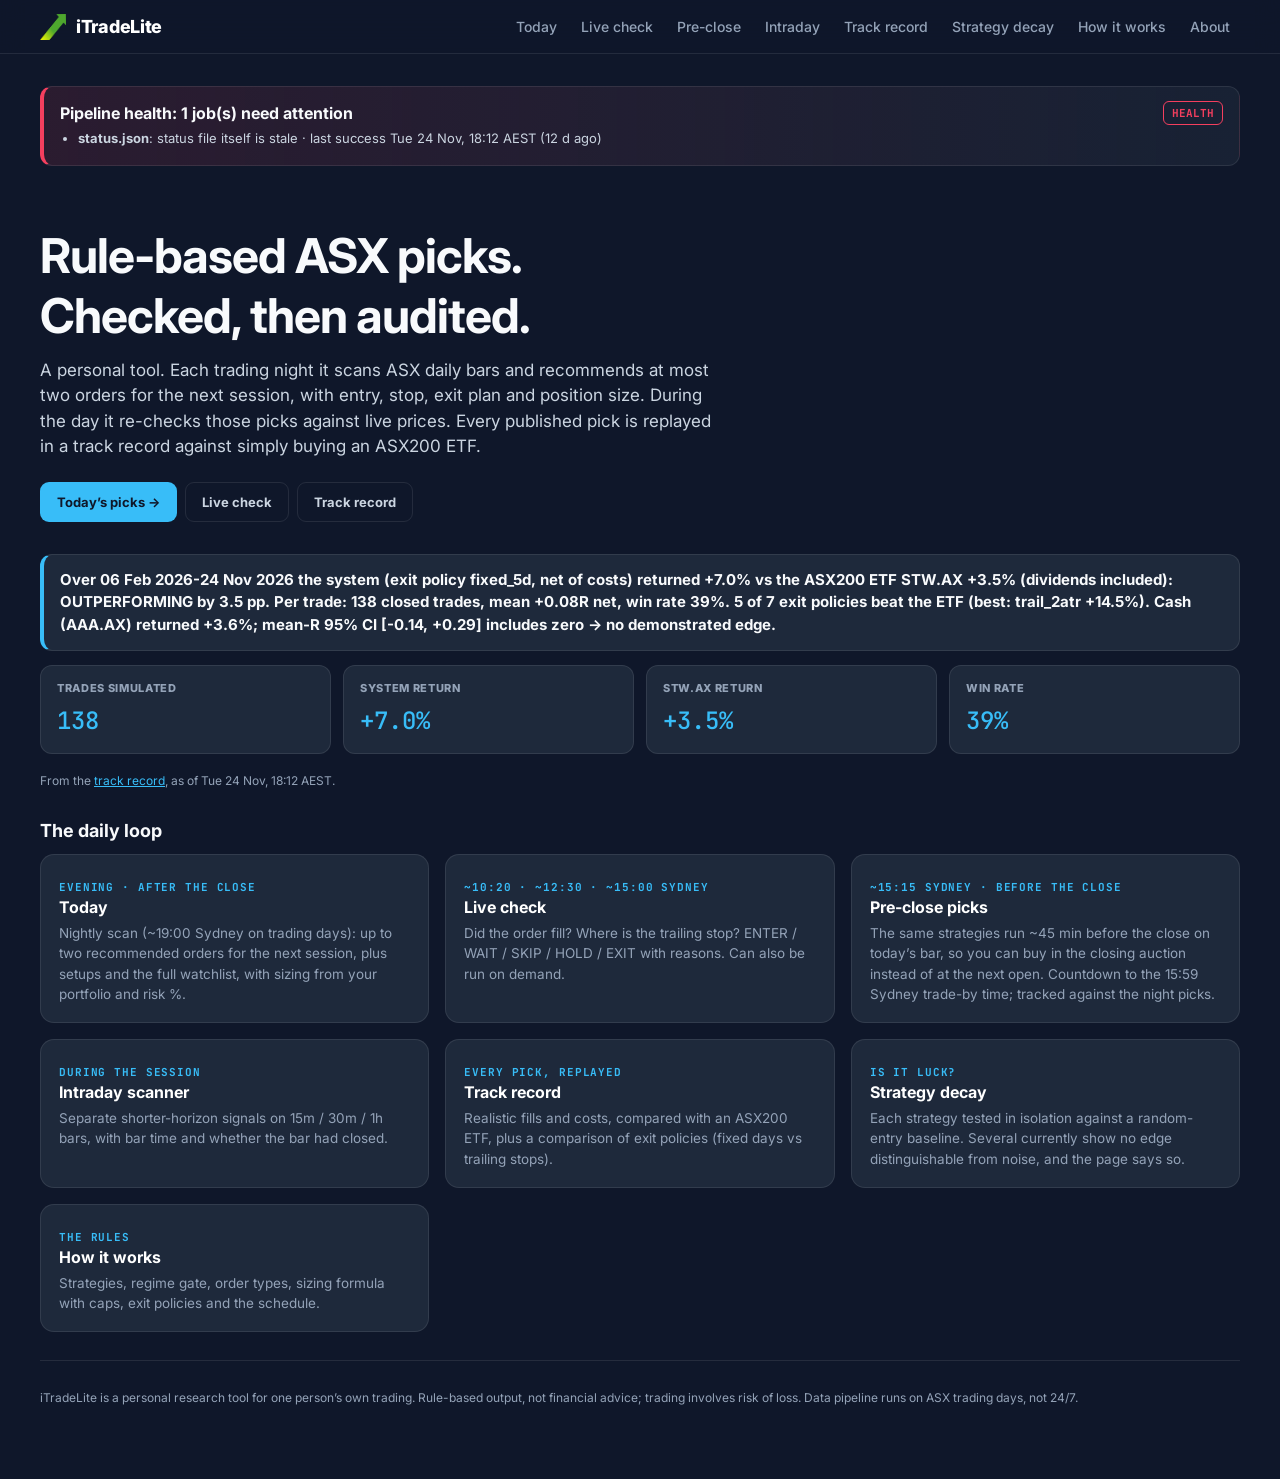
==== commit 8cd5b9aa: "Pre-close picks: new /preclose/ page, nav link, Today/Live banner Renders public/preclose.json (itl." ====
--- a/index.html
+++ b/index.html
@@ -40,6 +40,7 @@
       <nav class="nav" id="mainNav" aria-label="Primary">
         <a href="/today/">Today</a>
         <a href="/live/">Live check</a>
+        <a href="/preclose/">Pre-close</a>
         <a href="/intraday/">Intraday</a>
         <a href="/track-record/">Track record</a>
         <a href="/strategy-decay/">Strategy decay</a>
@@ -69,6 +70,7 @@
     <div class="grid3">
       <a class="tile" href="/today/"><span class="k">EVENING &middot; AFTER THE CLOSE</span><h3>Today</h3><p>Nightly scan (~19:00 Sydney on trading days): up to two recommended orders for the next session, plus setups and the full watchlist, with sizing from your portfolio and risk %.</p></a>
       <a class="tile" href="/live/"><span class="k">~10:20 &middot; ~12:30 &middot; ~15:00 SYDNEY</span><h3>Live check</h3><p>Did the order fill? Where is the trailing stop? ENTER / WAIT / SKIP / HOLD / EXIT with reasons. Can also be run on demand.</p></a>
+      <a class="tile" href="/preclose/"><span class="k">~15:15 SYDNEY &middot; BEFORE THE CLOSE</span><h3>Pre-close picks</h3><p>The same strategies run ~45 min before the close on today&rsquo;s bar, so you can buy in the closing auction instead of at the next open. Countdown to the 15:59 Sydney trade-by time; tracked against the night picks.</p></a>
       <a class="tile" href="/intraday/"><span class="k">DURING THE SESSION</span><h3>Intraday scanner</h3><p>Separate shorter-horizon signals on 15m / 30m / 1h bars, with bar time and whether the bar had closed.</p></a>
       <a class="tile" href="/track-record/"><span class="k">EVERY PICK, REPLAYED</span><h3>Track record</h3><p>Realistic fills and costs, compared with an ASX200 ETF, plus a comparison of exit policies (fixed days vs trailing stops).</p></a>
       <a class="tile" href="/strategy-decay/"><span class="k">IS IT LUCK?</span><h3>Strategy decay</h3><p>Each strategy tested in isolation against a random-entry baseline. Several currently show no edge distinguishable from noise, and the page says so.</p></a>
--- a/assets/itl.css
+++ b/assets/itl.css
@@ -360,3 +360,88 @@
 details.data-table { margin-top: 10px; }
 details.data-table summary { cursor: pointer; font-size: 12px; color: var(--text-muted); }
 details.data-table table { max-width: 520px; }
+
+/* ── Compact tables with expandable row details (Today) ───────────────── */
+table.compact td { padding-top: 6px; padding-bottom: 6px; vertical-align: middle; }
+table.compact .company-name { font-size: 10.5px; }
+table.compact .lvl { display: inline; margin-left: 6px; }
+table.compact .company-name { max-width: 150px; }
+tr.row-compact { cursor: pointer; }
+tr[hidden], table.stack tr[hidden] { display: none !important; }
+tr.row-compact[aria-expanded="true"] { background: rgba(56,189,248,0.05); }
+tr.row-compact[aria-expanded="true"] td { border-bottom: none; }
+tr.row-detail td { background: rgba(56,189,248,0.04); padding-top: 4px; padding-bottom: 12px; }
+th.td-toggle, td.td-toggle { width: 30px; padding-left: 10px; padding-right: 0; }
+.row-toggle { background: none; border: 1px solid var(--border); color: var(--text-muted); border-radius: 6px; width: 26px; height: 26px; cursor: pointer; font-size: 12px; line-height: 1; }
+.row-toggle:hover { color: #fff; border-color: var(--border-hover); }
+details.card--fold > summary { cursor: pointer; list-style: none; }
+details.card--fold > summary::-webkit-details-marker { display: none; }
+details.card--fold > summary h2::before { content: "\25b8  "; color: var(--text-muted); }
+details.card--fold[open] > summary h2::before { content: "\25be  "; }
+details.card--fold:not([open]) > summary { border-bottom: none; }
+.fold-hint { color: var(--accent); }
+@media (max-width: 760px) {
+  table.stack.compact td.td-toggle { display: none; }
+  table.stack.compact tr.row-main { display: grid; grid-template-columns: repeat(3, 1fr); column-gap: 8px; padding: 8px 12px 6px; }
+  table.stack.compact tr.row-main td { padding: 2px 0; text-align: left; min-height: 0; white-space: normal; }
+  table.stack.compact tr.row-main td::before { position: static; display: block; max-width: none; font-size: 10px; margin-bottom: 1px; }
+  table.stack.compact tr.row-main td[data-label="Symbol"] { grid-column: 1 / 3; }
+  table.stack.compact tr.row-main td[data-label="Symbol"]::before, table.stack.compact tr.row-main td[data-label="Order"]::before { display: none; }
+  table.stack.compact tr.row-main td[data-label="Order"] { grid-column: 1 / -1; }
+  table.stack.compact td .symbol-line { justify-content: flex-start; }
+  table.stack.compact td .company-name { margin-left: 0; }
+  table.stack.compact td[data-label="Strategy"], table.stack.compact td[data-label="Sentiment"] { display: none; }
+}
+
+/* ── Exit plans (three tracked policies, default marked) ──────────────── */
+.xplans { font-size: 12.5px; margin-top: 10px; color: var(--text-body); }
+.xplans__head b { color: var(--text-main); }
+.xplans ul { list-style: none; margin: 4px 0 0; padding: 0; }
+.xplans li { margin: 2px 0; padding-left: 14px; position: relative; }
+.xplans li::before { content: "\25cb"; position: absolute; left: 0; top: 0; color: var(--text-dimmed); font-size: 10px; line-height: 1.9; }
+.xplans li.is-default::before { content: "\25cf"; color: var(--accent); }
+.xplans .xp-name { font-weight: 700; color: var(--text-main); margin-right: 4px; }
+.xplans .xp-def { margin-right: 4px; padding: 0 6px; font-size: 10px; vertical-align: 1px; }
+.xplans li:not(.is-default) .xp-rule { color: var(--text-muted); }
+
+/* Per-policy trails on the Live page */
+.trails { display: grid; grid-template-columns: repeat(auto-fit, minmax(230px, 1fr)); gap: 6px 12px; margin-top: 8px; }
+.trail { border: 1px solid var(--border); border-radius: 9px; padding: 6px 9px; font-size: 12px; background: rgba(255,255,255,0.02); }
+.trail.is-default { border-color: rgba(56,189,248,0.45); background: rgba(56,189,248,0.05); }
+.trail__head { display: flex; justify-content: space-between; align-items: center; gap: 6px; }
+.trail__name { font-weight: 700; color: var(--text-main); }
+.trail .badge { font-size: 10.5px; padding: 1px 7px; }
+.trail__lvl { font-family: var(--mono-font); color: var(--text-body); margin-top: 2px; }
+.badge--NA { color: var(--text-dimmed); }
+
+/* ── Pre-close page ───────────────────────────────────────────────────── */
+.deadline { display: flex; flex-wrap: wrap; align-items: center; gap: 10px 22px; padding: 14px 18px; }
+.deadline__big { font: 700 26px var(--mono-font); color: var(--accent-violet); }
+.deadline__big.passed { color: var(--text-dimmed); }
+.deadline__big.urgent { color: var(--accent-gold); }
+.deadline__label { font-size: 11px; font-weight: 800; color: var(--text-muted); text-transform: uppercase; letter-spacing: 0.06em; }
+.deadline__val { font: 600 15px var(--sans-font); color: var(--text-main); }
+
+/* ── Track record: fixed-stake matrix ─────────────────────────────────── */
+.matrix { width: 100%; border-collapse: separate; border-spacing: 6px; }
+.matrix th { border: none; padding: 4px 6px; }
+.matrix td { border: none; padding: 0; }
+.matrix th.rowh { text-transform: none; letter-spacing: 0; font-size: 13px; color: var(--text-main); white-space: normal; min-width: 140px; }
+.matrix th.rowh .small { display: block; font-weight: 400; }
+.mcell { width: 100%; text-align: left; background: rgba(255,255,255,0.03); border: 1px solid var(--border); border-radius: 10px; padding: 9px 11px; color: var(--text-main); cursor: pointer; font: inherit; min-height: 58px; }
+.mcell:hover { border-color: var(--border-hover); }
+.mcell[aria-pressed="true"] { border-color: var(--accent); background: rgba(56,189,248,0.10); box-shadow: inset 0 0 0 1px var(--accent); }
+.mcell__v { display: block; font: 600 16px var(--mono-font); }
+.mcell__n { display: block; font-size: 11px; color: var(--text-muted); }
+.mcell--empty .mcell__v { font: 500 12px var(--sans-font); color: var(--text-muted); }
+.seg { display: inline-flex; border: 1px solid var(--border); border-radius: 9px; overflow: hidden; }
+.seg button { background: transparent; color: var(--text-muted); border: none; padding: 7px 12px; font: 600 12px var(--sans-font); cursor: pointer; }
+.seg button[aria-pressed="true"] { background: rgba(56,189,248,0.14); color: var(--accent); }
+.cmp-list { margin: 6px 0 0; padding-left: 18px; font-size: 13px; color: var(--text-body); }
+.cmp-list li { margin: 4px 0; }
+@media (max-width: 760px) {
+  .matrix { border-spacing: 4px; }
+  .matrix th.rowh { min-width: 0; font-size: 12px; }
+  .mcell { padding: 7px 8px; }
+  .mcell__v { font-size: 13px; }
+}
